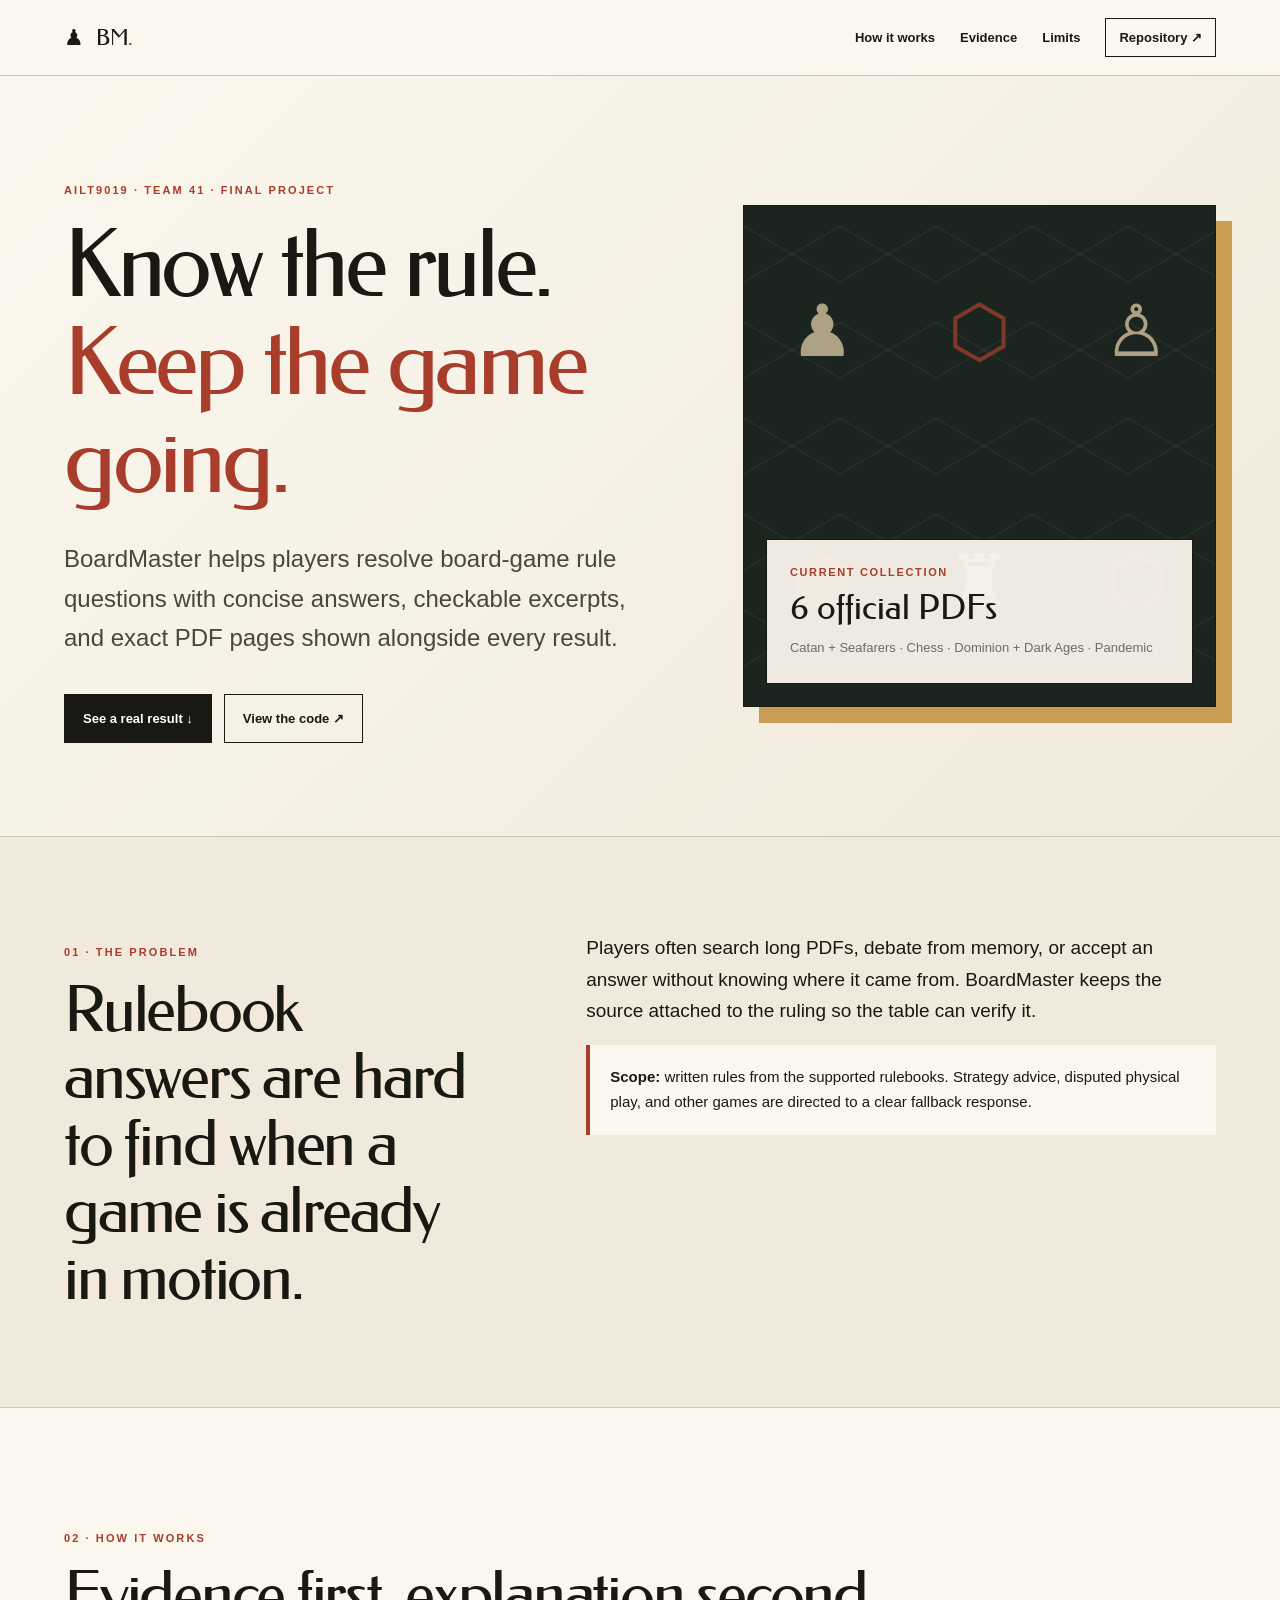
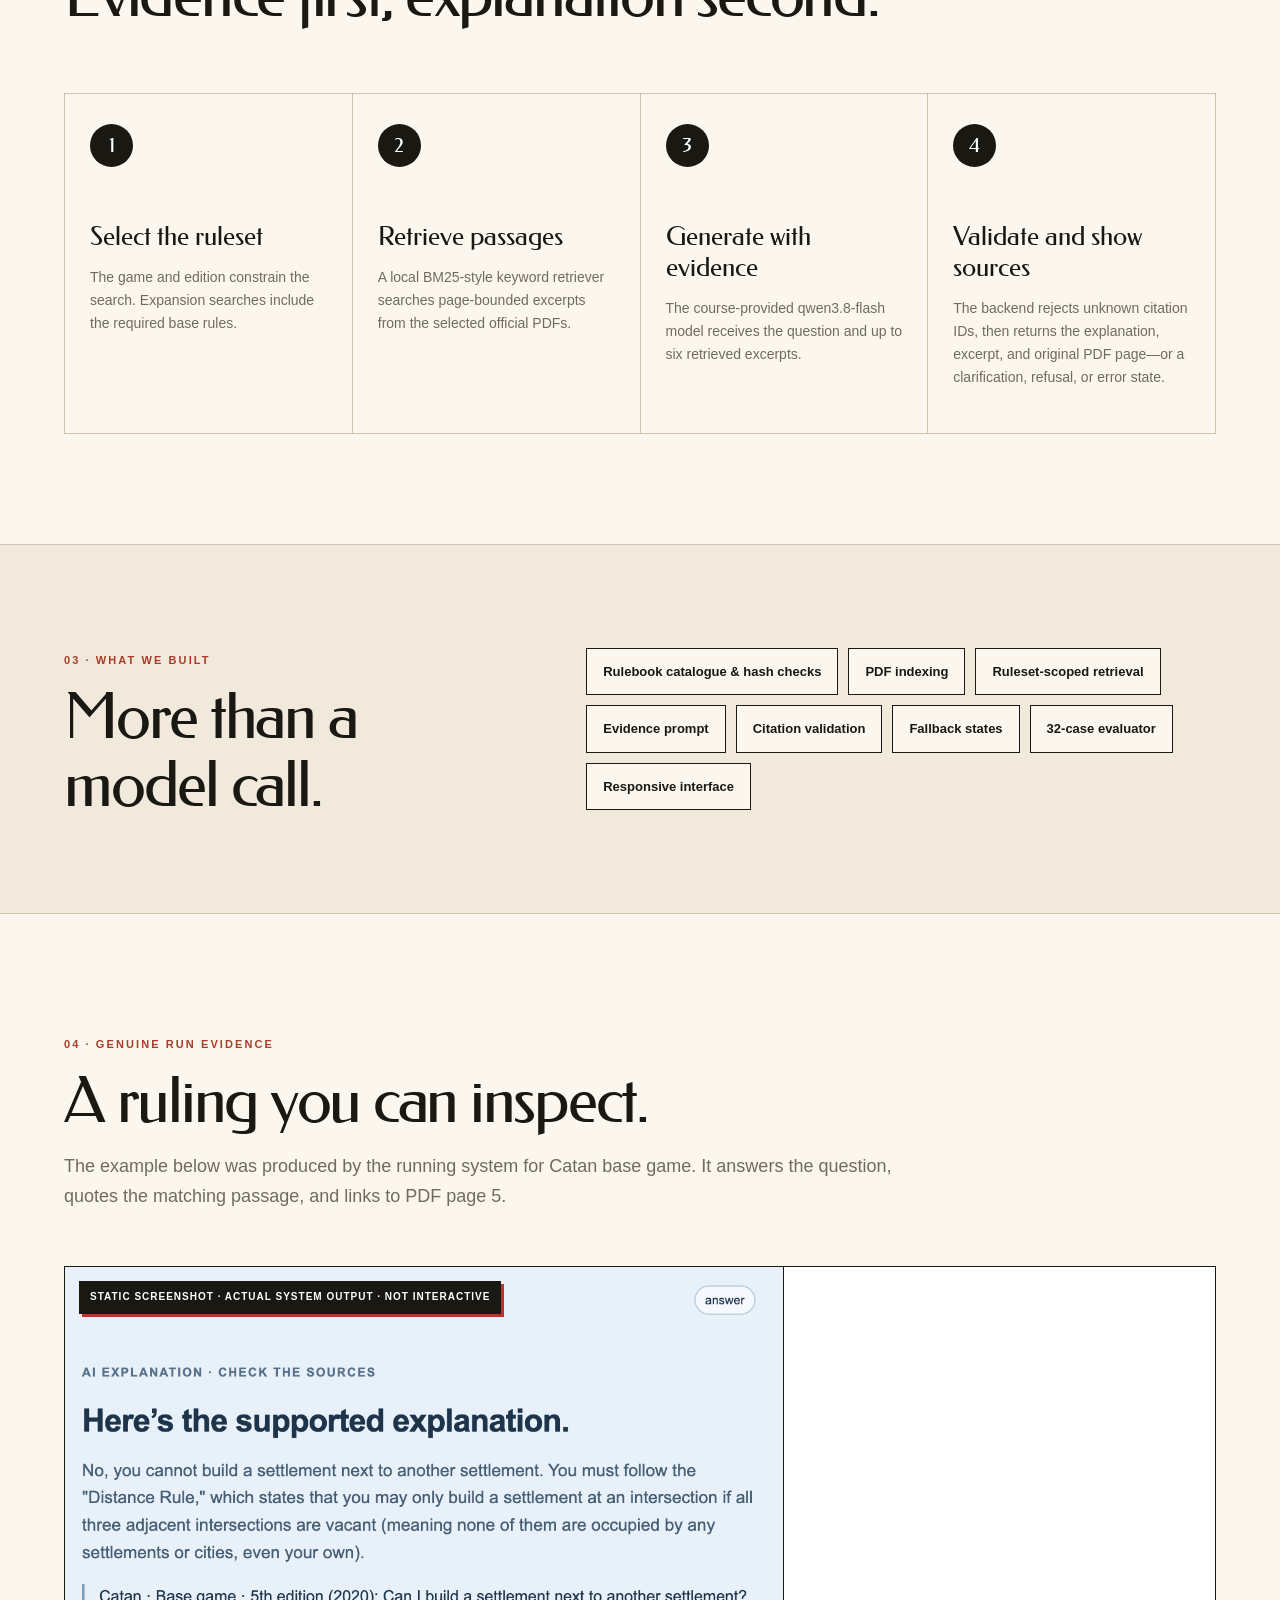
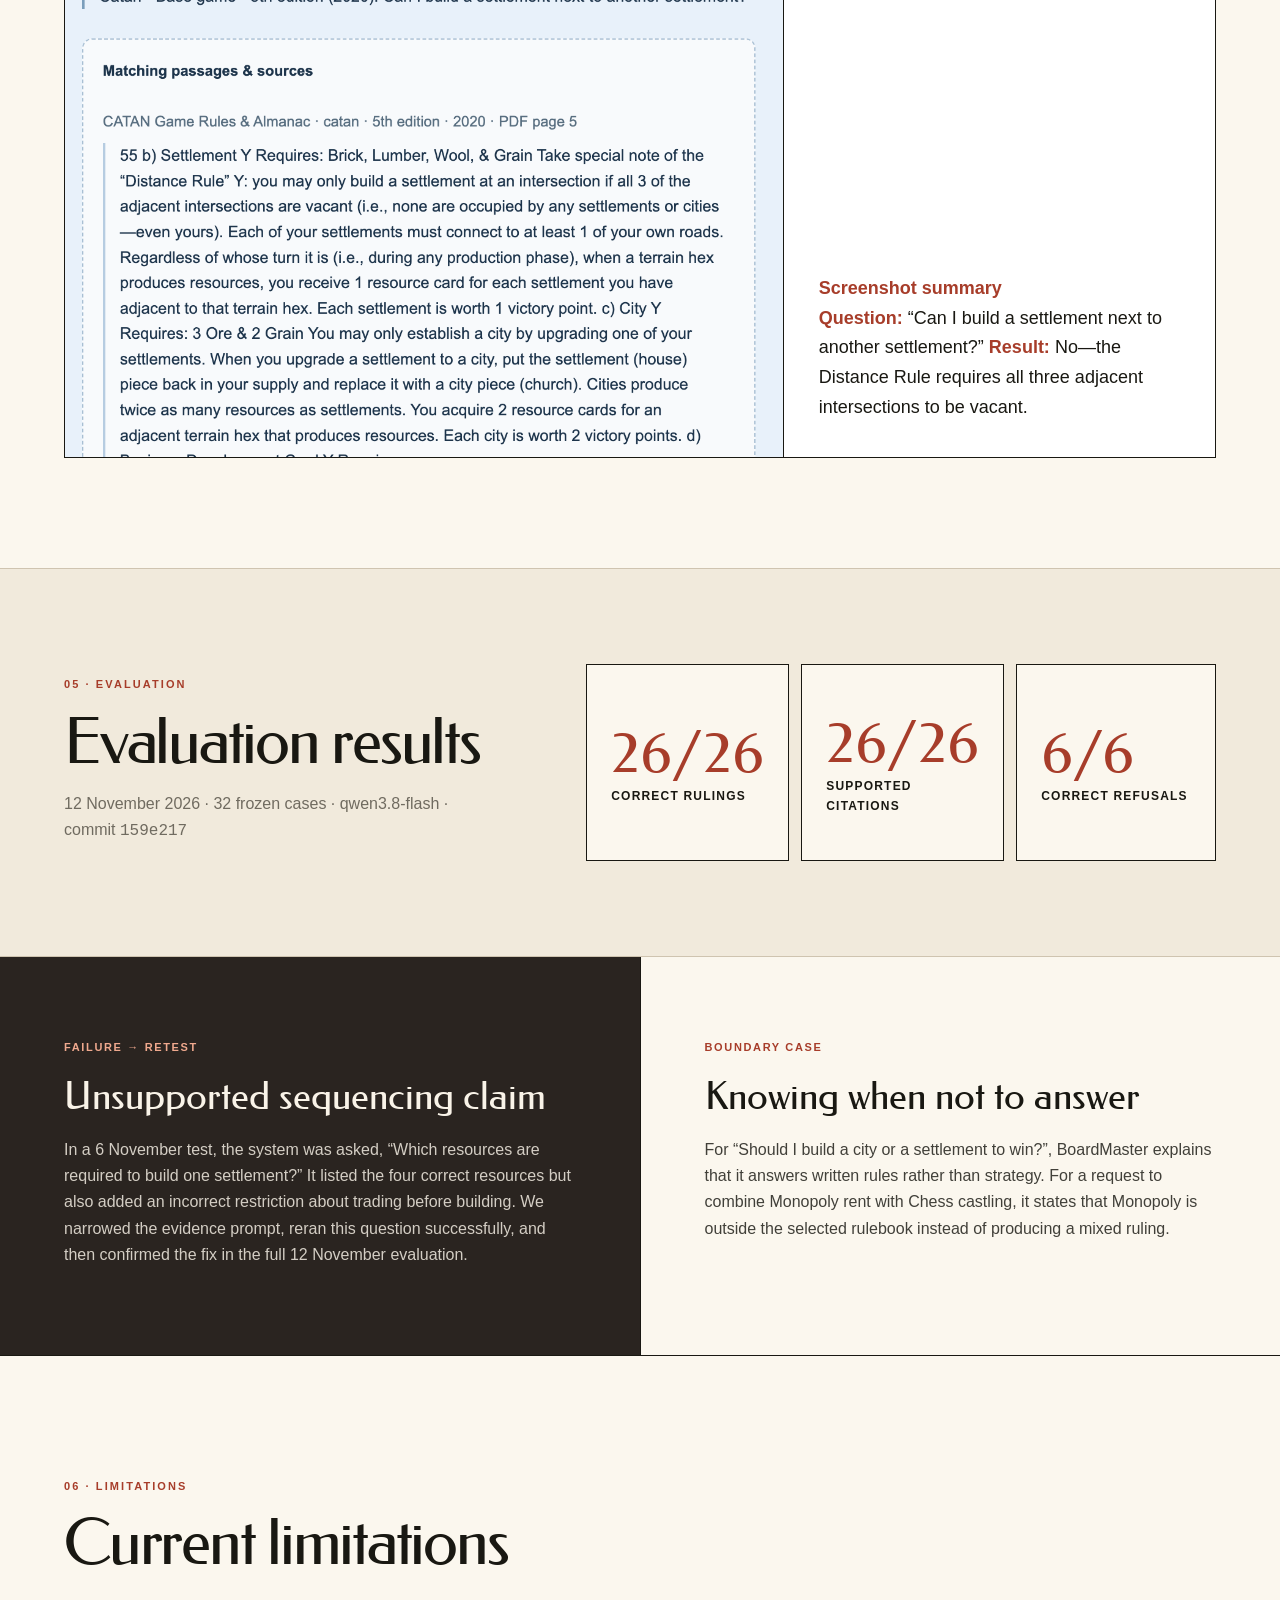
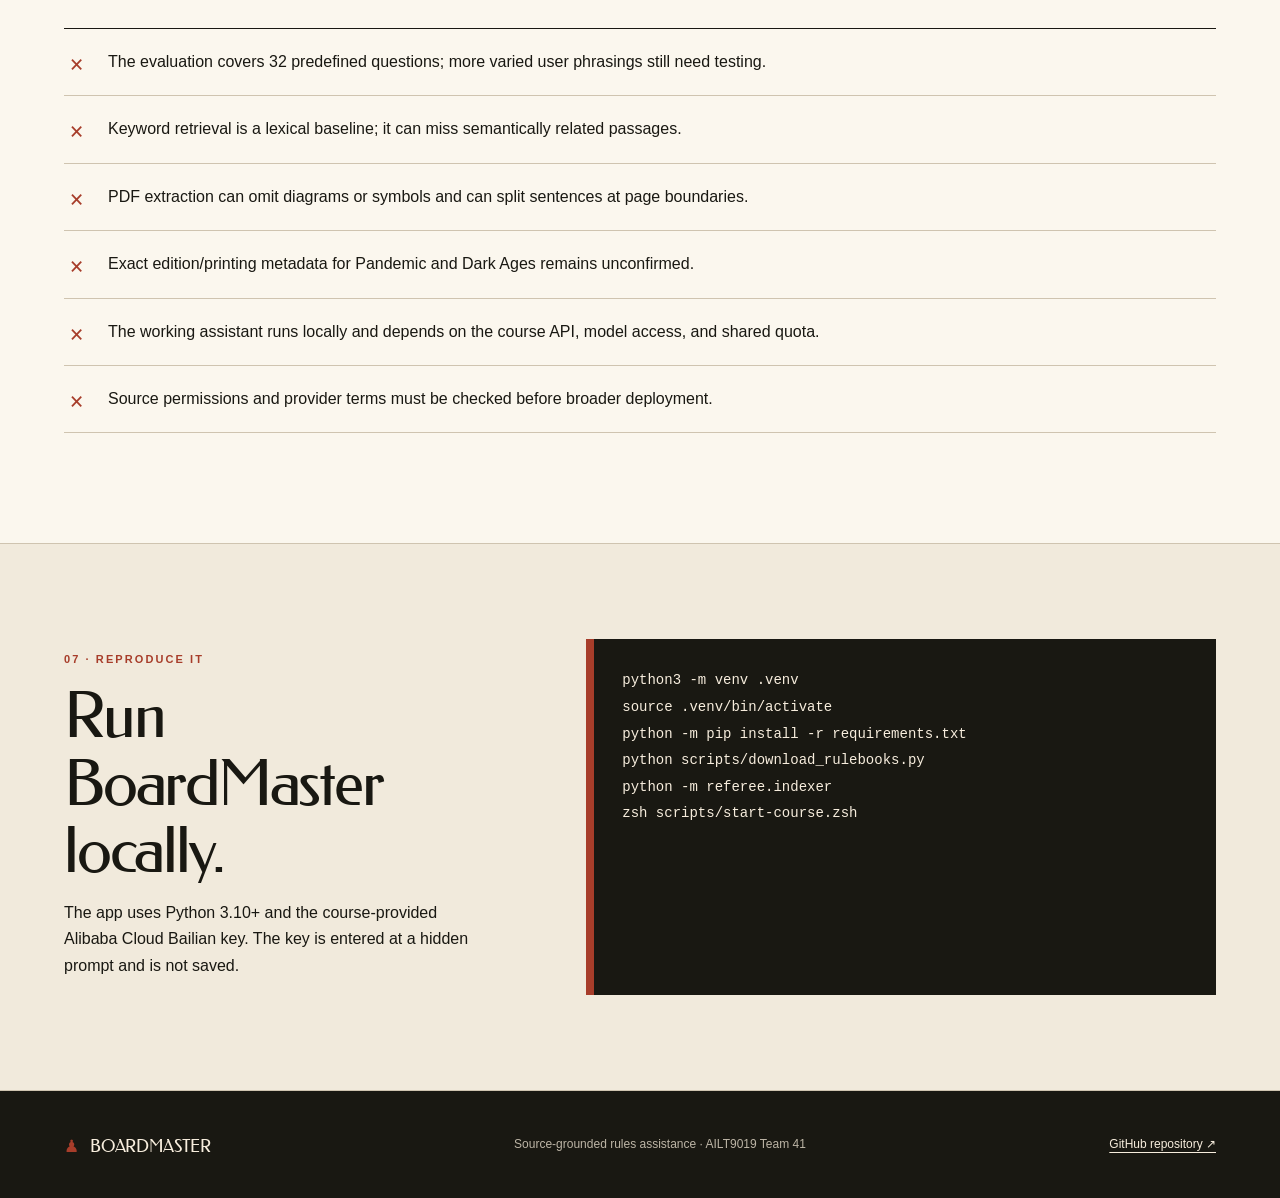
==== docs/index.html @ 910aded8 "Add public BoardMaster project page" ====
<!doctype html>
<html lang="en">
<head>
  <meta charset="utf-8">
  <meta name="viewport" content="width=device-width, initial-scale=1">
  <meta name="description" content="BoardMaster is a source-grounded board-game rules assistant built by AILT9019 Team 41.">
  <title>BoardMaster · AILT9019 Team 41</title>
  <link rel="stylesheet" href="showcase.css">
</head>
<body>
  <a class="skip-link" href="#main">Skip to project overview</a>
  <header class="site-header">
    <a class="brand" href="#top" aria-label="BoardMaster home"><span aria-hidden="true">♟</span> BM<span>.</span></a>
    <nav aria-label="Primary navigation">
      <a href="#workflow">How it works</a>
      <a href="#evidence">Evidence</a>
      <a href="#limitations">Limits</a>
      <a class="nav-cta" href="https://github.com/cheralynli/ailt9019-team41">Repository ↗</a>
    </nav>
  </header>

  <main id="main">
    <section class="hero" id="top">
      <div class="hero-copy">
        <p class="kicker">AILT9019 · TEAM 41 · FINAL PROJECT</p>
        <h1>Know the rule.<br><em>Keep the game going.</em></h1>
        <p class="lede">BoardMaster helps players resolve board-game rule questions with concise answers, checkable excerpts, and exact PDF pages shown alongside every result.</p>
        <div class="actions">
          <a class="button primary" href="#evidence">See a real result ↓</a>
          <a class="button secondary" href="https://github.com/cheralynli/ailt9019-team41">View the code ↗</a>
        </div>
      </div>
      <div class="hero-board" aria-label="Supported games and rulebooks">
        <div class="board-grid" aria-hidden="true">
          <span>♟</span><span>⬡</span><span>♙</span><span>⬢</span><span>♜</span><span>⬡</span>
        </div>
        <div class="scope-card">
          <p>Current collection</p>
          <strong>6 official PDFs</strong>
          <span>Catan + Seafarers · Chess · Dominion + Dark Ages · Pandemic</span>
        </div>
      </div>
    </section>

    <section class="problem band">
      <div>
        <p class="section-number">01 · THE PROBLEM</p>
        <h2>Rulebook answers are hard to find when a game is already in motion.</h2>
      </div>
      <div class="problem-copy">
        <p>Players often search long PDFs, debate from memory, or accept an answer without knowing where it came from. BoardMaster keeps the source attached to the ruling so the table can verify it.</p>
        <p class="boundary"><strong>Scope:</strong> written rules from the supported rulebooks. Strategy advice, disputed physical play, and other games are directed to a clear fallback response.</p>
      </div>
    </section>

    <section class="workflow" id="workflow">
      <div class="section-heading">
        <p class="section-number">02 · HOW IT WORKS</p>
        <h2>Evidence first, explanation second.</h2>
      </div>
      <ol class="steps">
        <li><span>1</span><div><h3>Select the ruleset</h3><p>The game and edition constrain the search. Expansion searches include the required base rules.</p></div></li>
        <li><span>2</span><div><h3>Retrieve passages</h3><p>A local BM25-style keyword retriever searches page-bounded excerpts from the selected official PDFs.</p></div></li>
        <li><span>3</span><div><h3>Generate with evidence</h3><p>The course-provided qwen3.8-flash model receives the question and up to six retrieved excerpts.</p></div></li>
        <li><span>4</span><div><h3>Validate and show sources</h3><p>The backend rejects unknown citation IDs, then returns the explanation, excerpt, and original PDF page—or a clarification, refusal, or error state.</p></div></li>
      </ol>
    </section>

    <section class="built band">
      <div>
        <p class="section-number">03 · WHAT WE BUILT</p>
        <h2>More than a model call.</h2>
      </div>
      <div class="chip-list" aria-label="Team-built system components">
        <span>Rulebook catalogue & hash checks</span><span>PDF indexing</span><span>Ruleset-scoped retrieval</span><span>Evidence prompt</span><span>Citation validation</span><span>Fallback states</span><span>32-case evaluator</span><span>Responsive interface</span>
      </div>
    </section>

    <section class="evidence" id="evidence">
      <div class="section-heading">
        <p class="section-number">04 · GENUINE RUN EVIDENCE</p>
        <h2>A ruling you can inspect.</h2>
        <p>The example below was produced by the running system for Catan base game. It answers the question, quotes the matching passage, and links to PDF page 5.</p>
      </div>
      <figure class="run-figure">
        <div class="screenshot-wrap">
          <p class="screenshot-label">Static screenshot · Actual system output · Not interactive</p>
          <img src="evidence/catan-distance-course-2026-10-21.png" alt="Screenshot of BoardMaster answering whether a settlement can be built next to another settlement, with a Catan rulebook excerpt and PDF page 5 citation.">
        </div>
        <figcaption><strong>Screenshot summary</strong><br><strong>Question:</strong> “Can I build a settlement next to another settlement?” <strong>Result:</strong> No—the Distance Rule requires all three adjacent intersections to be vacant.</figcaption>
      </figure>
    </section>

    <section class="results band">
      <div>
        <p class="section-number">05 · EVALUATION</p>
        <h2>Evaluation results</h2>
        <p class="run-meta">12 November 2026 · 32 frozen cases · qwen3.8-flash · commit <code>159e217</code></p>
      </div>
      <div class="score-grid" aria-label="Evaluation scores">
        <div><strong>26/26</strong><span>correct rulings</span></div>
        <div><strong>26/26</strong><span>supported citations</span></div>
        <div><strong>6/6</strong><span>correct refusals</span></div>
      </div>
    </section>

    <section class="cases">
      <article>
        <p class="case-label failure">FAILURE → RETEST</p>
        <h3>Unsupported sequencing claim</h3>
        <p>In a 6 November test, the system was asked, “Which resources are required to build one settlement?” It listed the four correct resources but also added an incorrect restriction about trading before building. We narrowed the evidence prompt, reran this question successfully, and then confirmed the fix in the full 12 November evaluation.</p>
      </article>
      <article>
        <p class="case-label boundary-label">BOUNDARY CASE</p>
        <h3>Knowing when not to answer</h3>
        <p>For “Should I build a city or a settlement to win?”, BoardMaster explains that it answers written rules rather than strategy. For a request to combine Monopoly rent with Chess castling, it states that Monopoly is outside the selected rulebook instead of producing a mixed ruling.</p>
      </article>
    </section>

    <section class="limitations" id="limitations">
      <div class="section-heading">
        <p class="section-number">06 · LIMITATIONS</p>
        <h2>Current limitations</h2>
      </div>
      <ul>
        <li>The evaluation covers 32 predefined questions; more varied user phrasings still need testing.</li>
        <li>Keyword retrieval is a lexical baseline; it can miss semantically related passages.</li>
        <li>PDF extraction can omit diagrams or symbols and can split sentences at page boundaries.</li>
        <li>Exact edition/printing metadata for Pandemic and Dark Ages remains unconfirmed.</li>
        <li>The working assistant runs locally and depends on the course API, model access, and shared quota.</li>
        <li>Source permissions and provider terms must be checked before broader deployment.</li>
      </ul>
    </section>

    <section class="run band" id="run">
      <div>
        <p class="section-number">07 · REPRODUCE IT</p>
        <h2>Run BoardMaster locally.</h2>
        <p>The app uses Python 3.10+ and the course-provided Alibaba Cloud Bailian key. The key is entered at a hidden prompt and is not saved.</p>
      </div>
      <pre aria-label="Local setup commands"><code>python3 -m venv .venv
source .venv/bin/activate
python -m pip install -r requirements.txt
python scripts/download_rulebooks.py
python -m referee.indexer
zsh scripts/start-course.zsh</code></pre>
    </section>
  </main>

  <footer>
    <a class="brand" href="#top"><span aria-hidden="true">♟</span> BOARDMASTER</a>
    <p>Source-grounded rules assistance · AILT9019 Team 41</p>
    <a href="https://github.com/cheralynli/ailt9019-team41">GitHub repository ↗</a>
  </footer>
</body>
</html>
---- docs/showcase.css ----
@font-face{font-family:Federo;src:url('assets/Federo-Regular.ttf') format('truetype');font-display:swap}
:root{--ink:#191812;--paper:#f1eadc;--cream:#fbf7ee;--red:#a73d2a;--gold:#c99c53;--muted:#706b60;--line:#cfc4b0;--blue:#dce9f3}
*{box-sizing:border-box}
html{scroll-behavior:smooth}
body{margin:0;background:var(--cream);color:var(--ink);font:16px/1.65 Arial,sans-serif}
a{color:inherit;text-underline-offset:4px}
:focus-visible{outline:3px solid var(--red);outline-offset:4px}
.skip-link{position:fixed;top:-80px;left:20px;z-index:20;background:#fff;padding:12px 16px}.skip-link:focus{top:16px}
.site-header{position:sticky;top:0;z-index:10;display:flex;align-items:center;justify-content:space-between;gap:28px;padding:18px max(5vw,24px);background:rgba(251,247,238,.94);border-bottom:1px solid var(--line);backdrop-filter:blur(12px)}
.brand{font:22px Federo,Arial,sans-serif;text-decoration:none;letter-spacing:-.02em}.brand>span:first-child{margin-right:8px}.brand>span:last-child{color:var(--red)}
nav{display:flex;align-items:center;gap:25px;font-size:13px;font-weight:700}nav a{text-decoration:none}.nav-cta{border:1px solid var(--ink);padding:8px 13px}
main>section,footer{padding-left:max(5vw,24px);padding-right:max(5vw,24px)}
.hero{min-height:760px;display:grid;grid-template-columns:minmax(0,1.12fr) minmax(340px,.88fr);align-items:center;gap:6vw;padding-top:86px;padding-bottom:86px;background:radial-gradient(circle at 88% 18%,#e4cda7 0 2px,transparent 3px),linear-gradient(135deg,var(--cream),var(--paper))}
.kicker,.section-number{font-size:11px;font-weight:800;letter-spacing:.19em;color:var(--red);text-transform:uppercase}
h1,h2{font-family:Federo,Arial,sans-serif;font-weight:400;letter-spacing:-.035em;line-height:1.05}
h1{font-size:clamp(58px,7.3vw,112px);margin:18px 0 28px}h1 em{font-style:normal;color:var(--red)}
.lede{max-width:680px;font-size:clamp(18px,2vw,24px);color:#4a463e}
.actions{display:flex;flex-wrap:wrap;gap:12px;margin-top:36px}.button{padding:13px 18px;text-decoration:none;font-size:13px;font-weight:800;border:1px solid var(--ink)}.primary{background:var(--ink);color:white}.secondary{background:transparent}
.hero-board{position:relative;min-height:500px;border:1px solid var(--ink);background:#1c241f;overflow:hidden;box-shadow:16px 16px 0 var(--gold)}
.board-grid{display:grid;grid-template-columns:repeat(3,1fr);height:100%;min-height:500px;place-items:center;color:#e9d7ad;font-size:72px;opacity:.7;background:linear-gradient(30deg,transparent 49%,#ffffff16 50%,transparent 51%),linear-gradient(-30deg,transparent 49%,#ffffff16 50%,transparent 51%);background-size:96px 96px}
.board-grid span:nth-child(2n){color:#a8432e}.scope-card{position:absolute;left:22px;right:22px;bottom:22px;padding:23px;background:rgba(251,247,238,.94);border:1px solid var(--ink)}.scope-card p{margin:0;color:var(--red);font-size:11px;font-weight:800;text-transform:uppercase;letter-spacing:.15em}.scope-card strong{display:block;font:34px Federo;margin:6px 0}.scope-card span{font-size:13px;color:var(--muted)}
.band{display:grid;grid-template-columns:minmax(260px,.8fr) minmax(0,1.2fr);gap:8vw;padding-top:95px;padding-bottom:95px;background:var(--paper);border-top:1px solid var(--line);border-bottom:1px solid var(--line)}
h2{font-size:clamp(39px,5vw,72px);margin:14px 0 0}.problem-copy{font-size:19px;max-width:720px}.problem-copy>p:first-child{margin-top:0}.boundary{padding:20px;border-left:4px solid var(--red);background:var(--cream);font-size:15px}
.workflow,.evidence,.limitations{padding-top:110px;padding-bottom:110px}.section-heading{max-width:840px}.section-heading>p:last-child{font-size:18px;color:var(--muted)}
.steps{list-style:none;padding:0;margin:65px 0 0;display:grid;grid-template-columns:repeat(4,1fr);gap:1px;background:var(--line);border:1px solid var(--line)}.steps li{background:var(--cream);padding:30px 25px;min-height:280px}.steps li>span{display:grid;place-items:center;width:43px;height:43px;border-radius:50%;background:var(--ink);color:white;font:20px Federo}.steps h3{font:26px Federo;margin:54px 0 12px}.steps p{font-size:14px;color:var(--muted)}
.chip-list{display:flex;flex-wrap:wrap;align-content:center;gap:10px}.chip-list span{padding:12px 16px;border:1px solid var(--ink);background:var(--cream);font-size:13px;font-weight:700}
.run-figure{margin:55px 0 0;display:grid;grid-template-columns:minmax(0,1.25fr) minmax(260px,.75fr);gap:0;border:1px solid var(--ink);background:white}.screenshot-wrap{position:relative;border-right:1px solid var(--ink)}.screenshot-label{position:absolute;z-index:1;top:14px;left:14px;margin:0;padding:8px 11px;background:var(--ink);color:white;font-size:10px;font-weight:800;letter-spacing:.1em;text-transform:uppercase;box-shadow:3px 3px 0 var(--red)}.run-figure img{display:block;width:100%;max-height:790px;object-fit:cover;object-position:top}.run-figure figcaption{padding:35px;font-size:18px;align-self:end}.run-figure strong{color:var(--red)}
.results{grid-template-columns:minmax(280px,.8fr) minmax(0,1.2fr);position:relative}.run-meta{color:var(--muted)}code{font-family:ui-monospace,SFMono-Regular,Menlo,monospace}.score-grid{display:grid;grid-template-columns:repeat(3,1fr);gap:12px}.score-grid div{display:flex;flex-direction:column;justify-content:center;padding:24px;border:1px solid var(--ink);background:var(--cream)}.score-grid strong{font:clamp(35px,4.5vw,62px) Federo;color:var(--red)}.score-grid span{font-size:12px;font-weight:800;text-transform:uppercase;letter-spacing:.1em}
.cases{display:grid;grid-template-columns:1fr 1fr;gap:1px;padding:0;background:var(--ink);border-bottom:1px solid var(--ink)}.cases article{background:var(--cream);padding:70px max(5vw,32px)}.cases article:first-child{background:#2a2420;color:#f9f3e8}.case-label{font-size:11px;font-weight:900;letter-spacing:.15em}.failure{color:#f0a98e}.boundary-label{color:var(--red)}.cases h3{font:38px Federo;margin:18px 0}.cases p:last-child{max-width:610px;color:inherit;opacity:.82}
.limitations ul{margin:52px 0 0;padding:0;border-top:1px solid var(--ink)}.limitations li{list-style:none;padding:20px 5px 20px 44px;border-bottom:1px solid var(--line);position:relative}.limitations li::before{content:'×';position:absolute;left:5px;color:var(--red);font:26px Federo}
.run pre{margin:0;padding:28px;background:#191812;color:#f7eddd;overflow:auto;border-left:8px solid var(--red);font-size:14px;line-height:1.9}
footer{display:flex;justify-content:space-between;align-items:center;gap:24px;padding-top:32px;padding-bottom:32px;background:var(--ink);color:#f7eddd;font-size:12px}footer p{color:#bdb5a6}footer .brand{font-size:17px}
@media(max-width:900px){nav a:not(.nav-cta){display:none}.hero{grid-template-columns:1fr;min-height:auto}.hero-board{min-height:400px}.board-grid{min-height:400px}.band{grid-template-columns:1fr}.steps{grid-template-columns:1fr 1fr}.run-figure{grid-template-columns:1fr}.screenshot-wrap{border-right:0;border-bottom:1px solid var(--ink)}.cases{grid-template-columns:1fr}.score-grid{margin-top:10px}}
@media(max-width:560px){.site-header{padding-top:13px;padding-bottom:13px}.nav-cta{padding:7px 10px}.hero{padding-top:58px;padding-bottom:58px}.hero-board{min-height:330px;box-shadow:8px 8px 0 var(--gold)}.board-grid{min-height:330px;font-size:50px}.scope-card{left:14px;right:14px;bottom:14px}.steps{grid-template-columns:1fr}.steps li{min-height:0}.steps h3{margin-top:28px}.score-grid{grid-template-columns:1fr}.workflow,.evidence,.limitations{padding-top:75px;padding-bottom:75px}.band{padding-top:70px;padding-bottom:70px}.run-figure figcaption{padding:24px}.cases article{padding-top:55px;padding-bottom:55px}footer{align-items:flex-start;flex-direction:column}}
@media(prefers-reduced-motion:reduce){html{scroll-behavior:auto}}
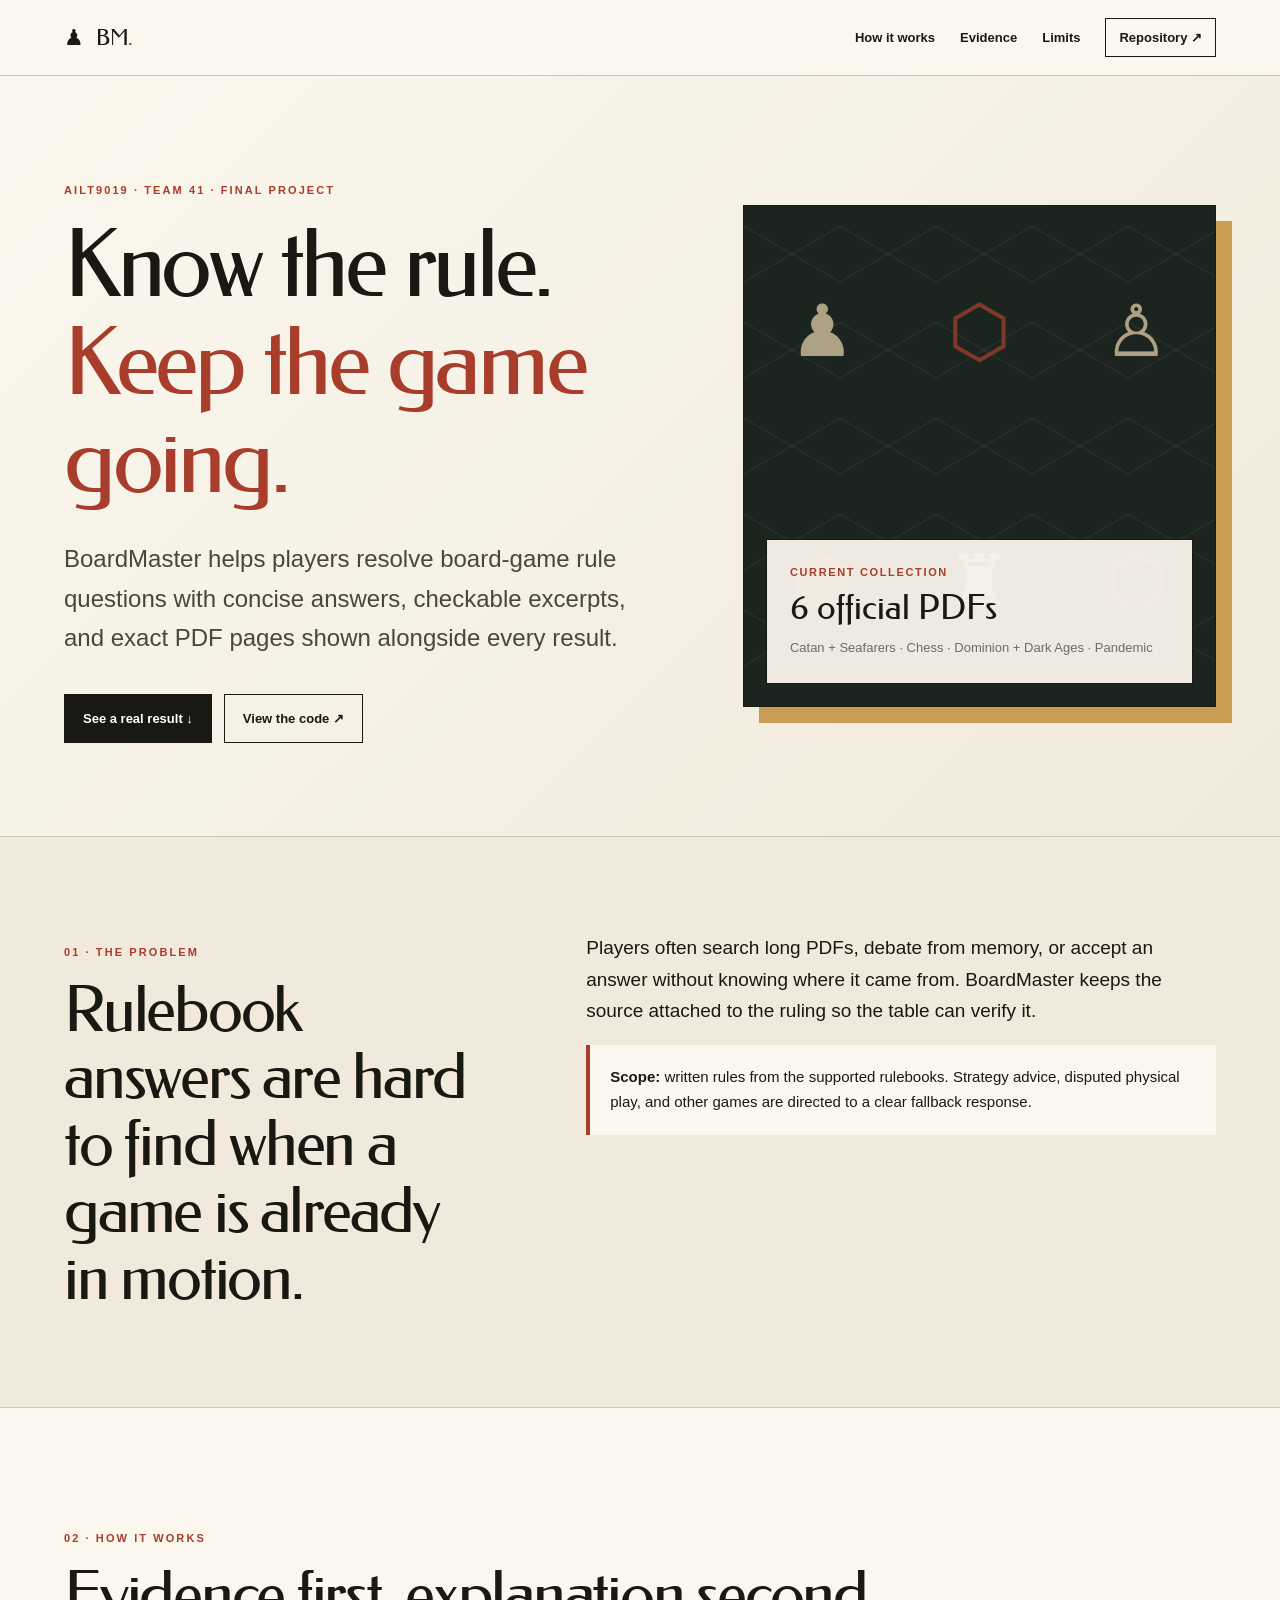
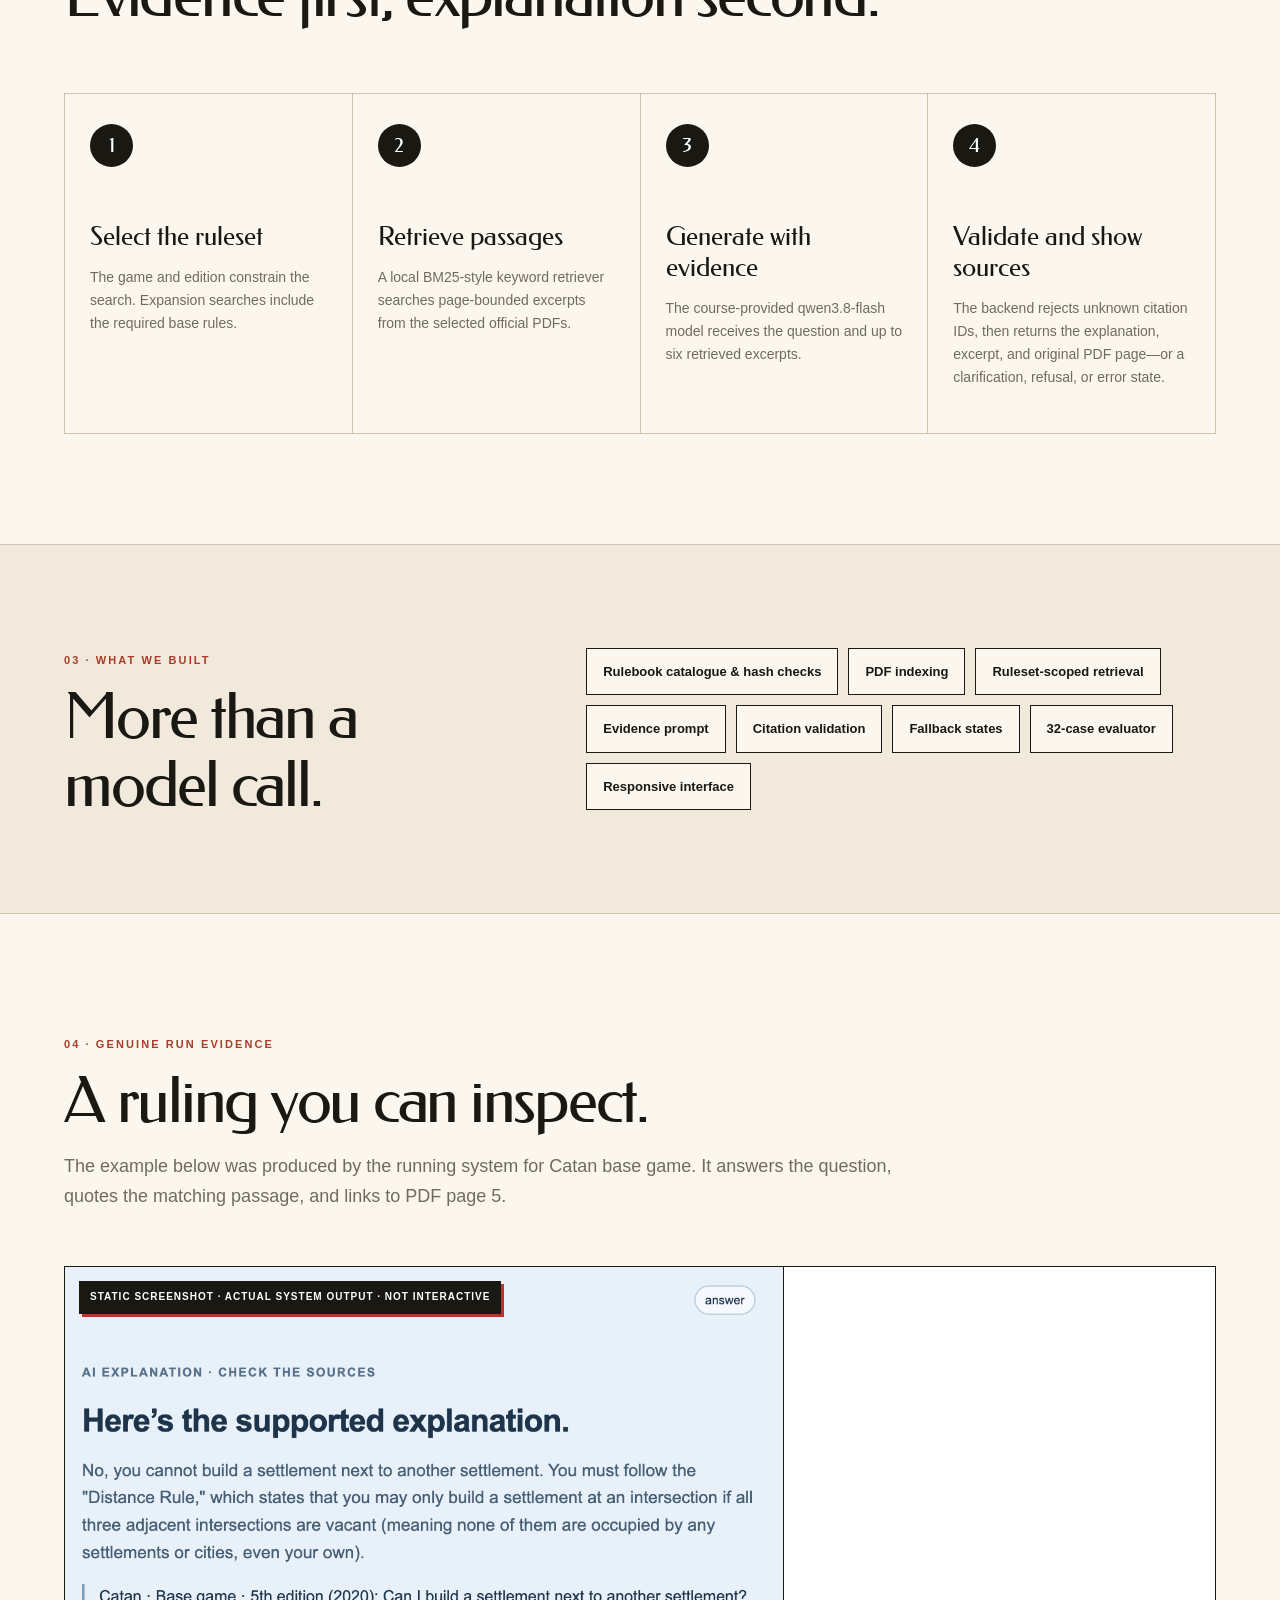
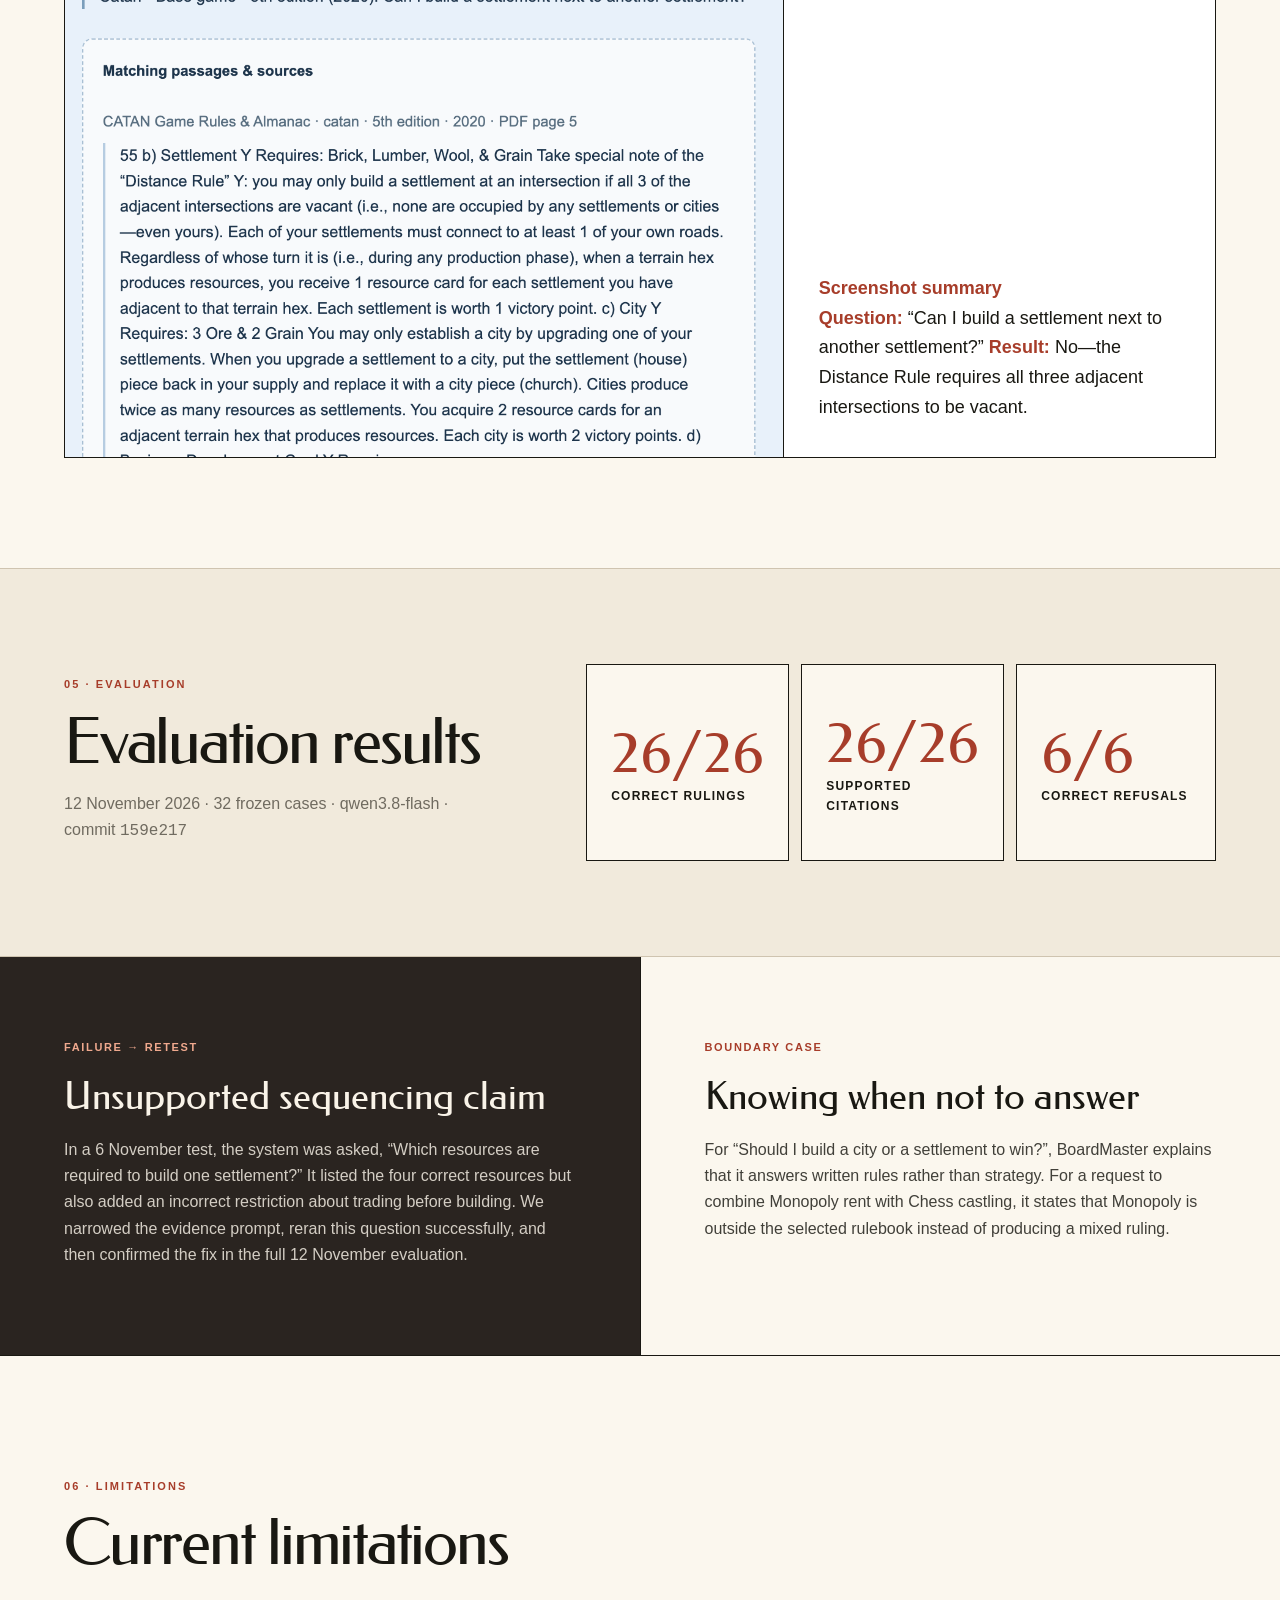
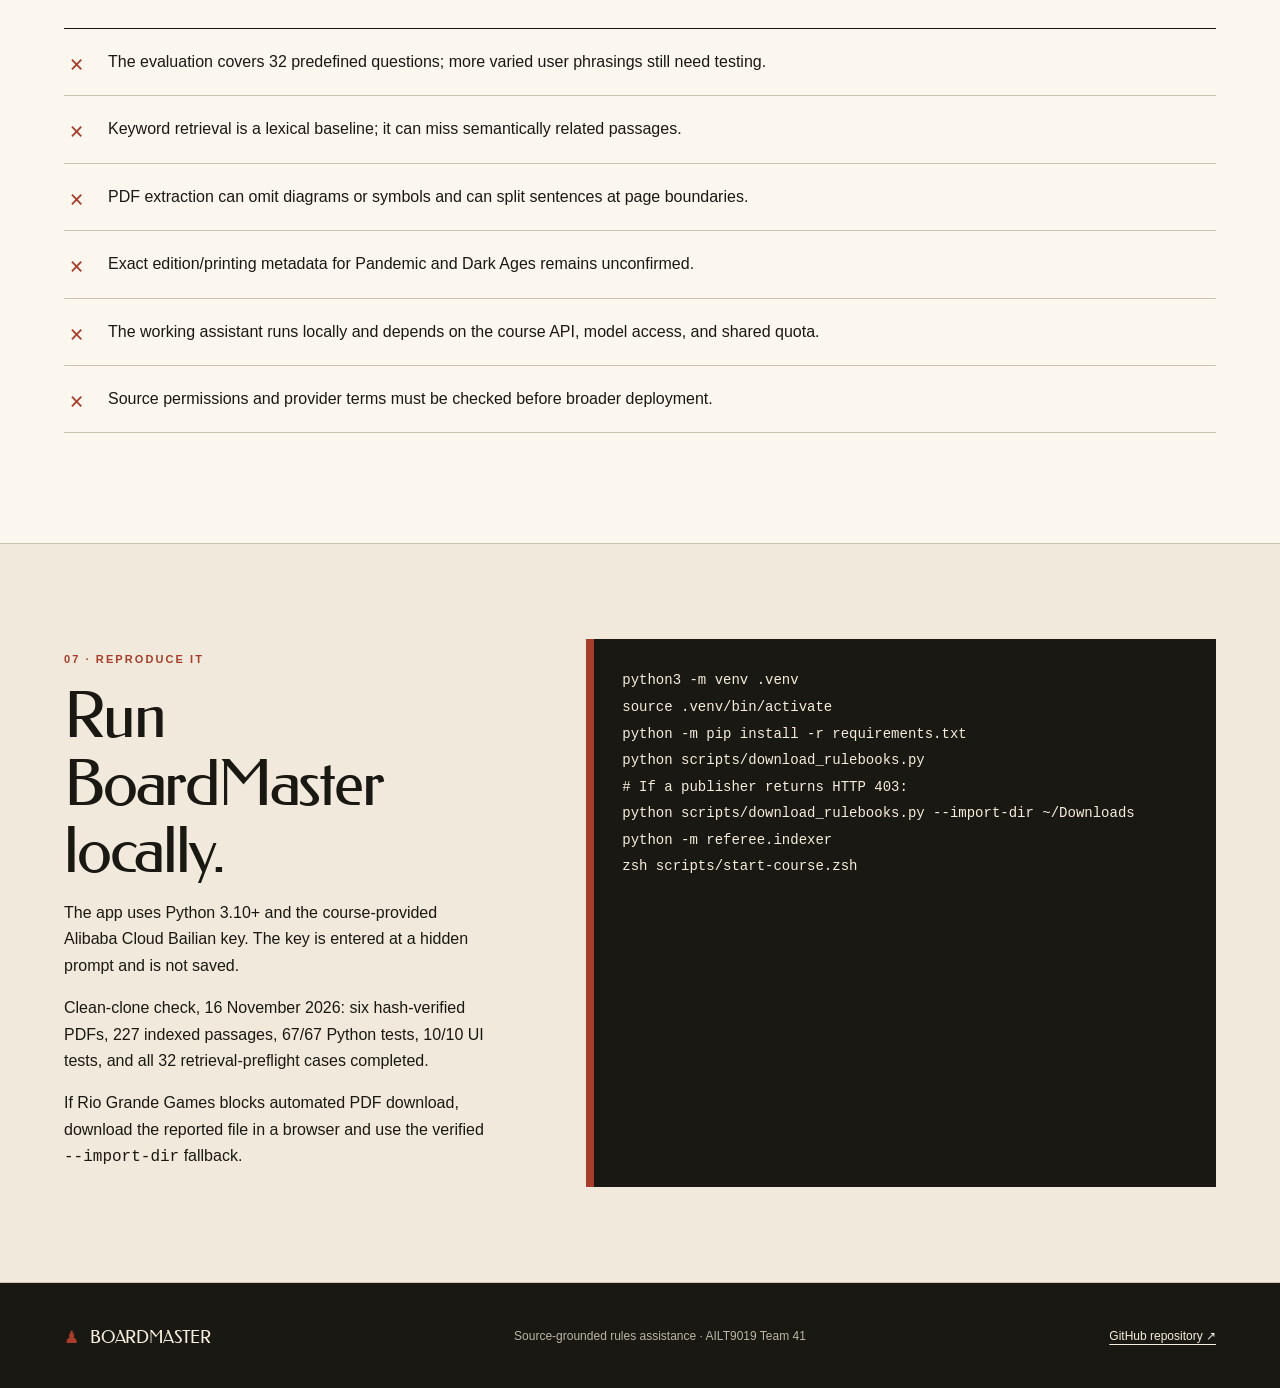
==== commit a7930eca: "Add clean-clone evidence to project page" ====
--- a/docs/index.html
+++ b/docs/index.html
@@ -137,11 +137,15 @@
         <p class="section-number">07 · REPRODUCE IT</p>
         <h2>Run BoardMaster locally.</h2>
         <p>The app uses Python 3.10+ and the course-provided Alibaba Cloud Bailian key. The key is entered at a hidden prompt and is not saved.</p>
+        <p>Clean-clone check, 16 November 2026: six hash-verified PDFs, 227 indexed passages, 67/67 Python tests, 10/10 UI tests, and all 32 retrieval-preflight cases completed.</p>
+        <p>If Rio Grande Games blocks automated PDF download, download the reported file in a browser and use the verified <code>--import-dir</code> fallback.</p>
       </div>
       <pre aria-label="Local setup commands"><code>python3 -m venv .venv
 source .venv/bin/activate
 python -m pip install -r requirements.txt
 python scripts/download_rulebooks.py
+# If a publisher returns HTTP 403:
+python scripts/download_rulebooks.py --import-dir ~/Downloads
 python -m referee.indexer
 zsh scripts/start-course.zsh</code></pre>
     </section>
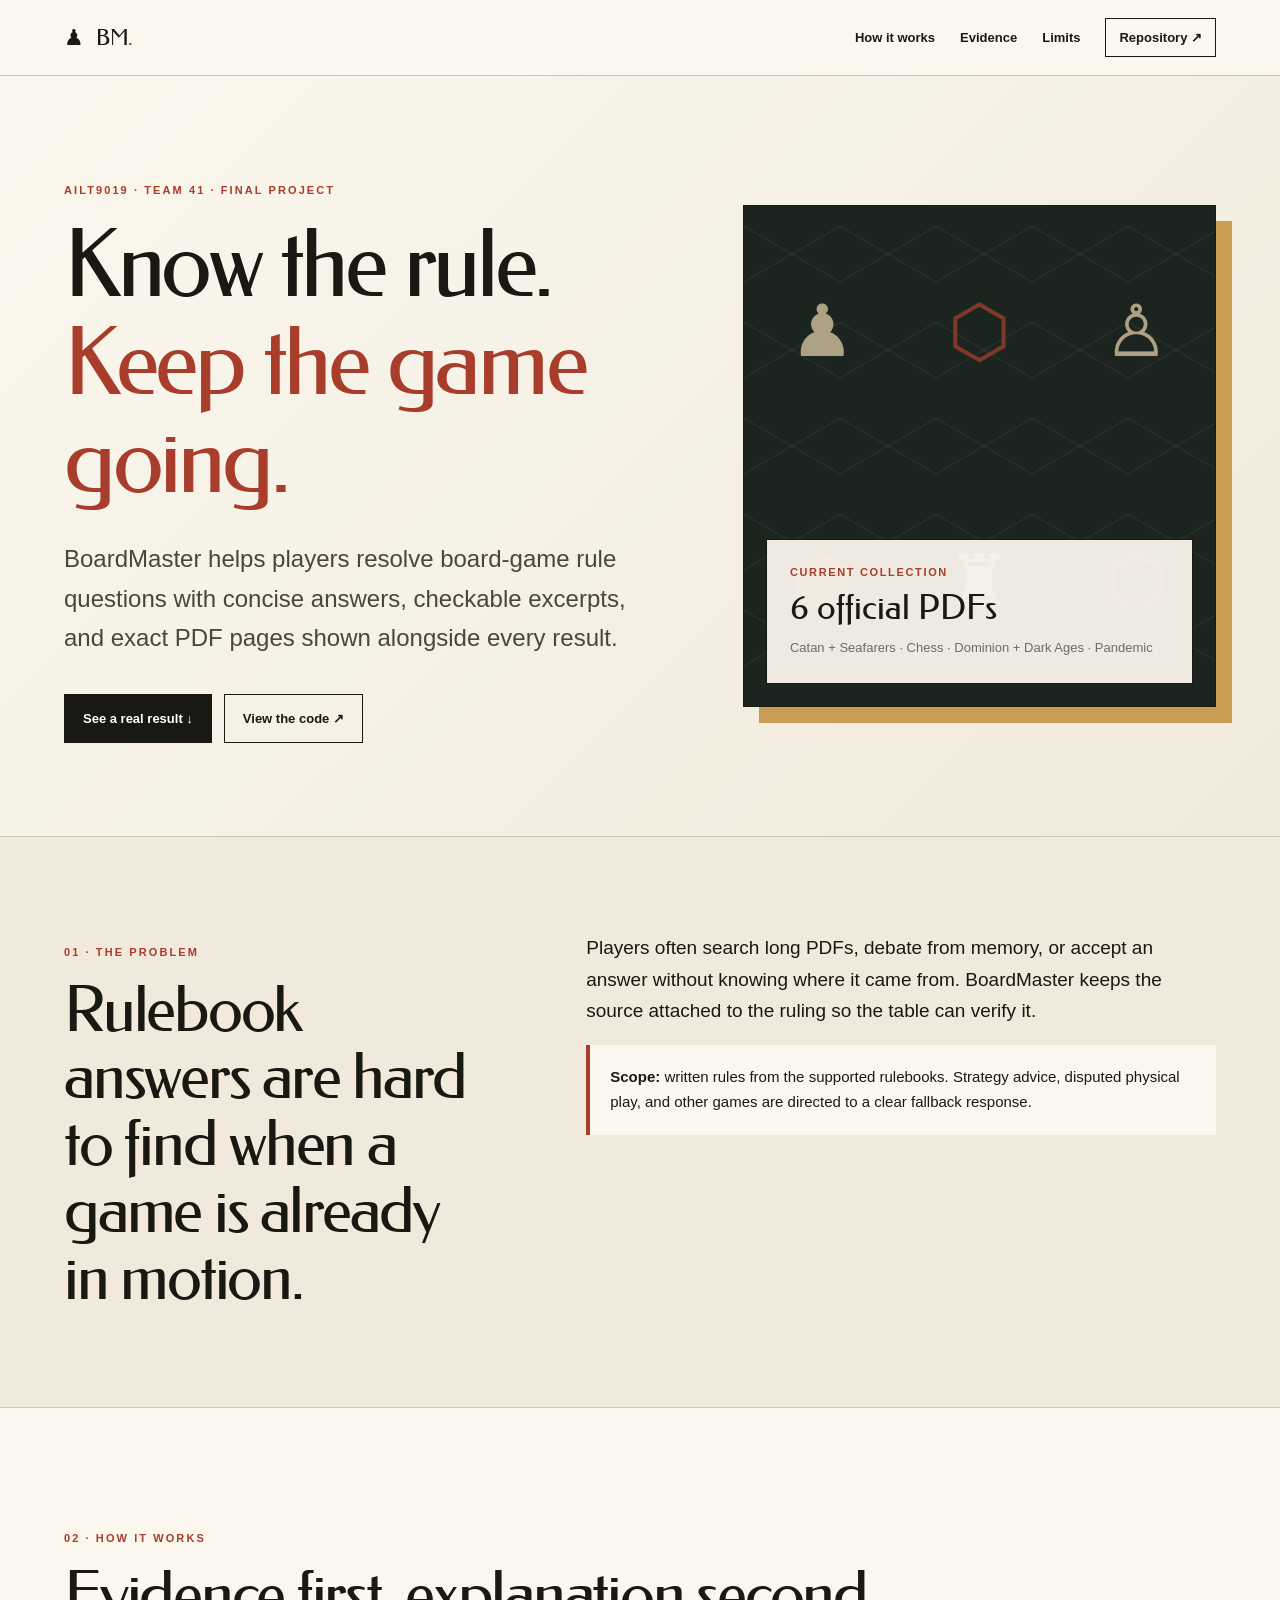
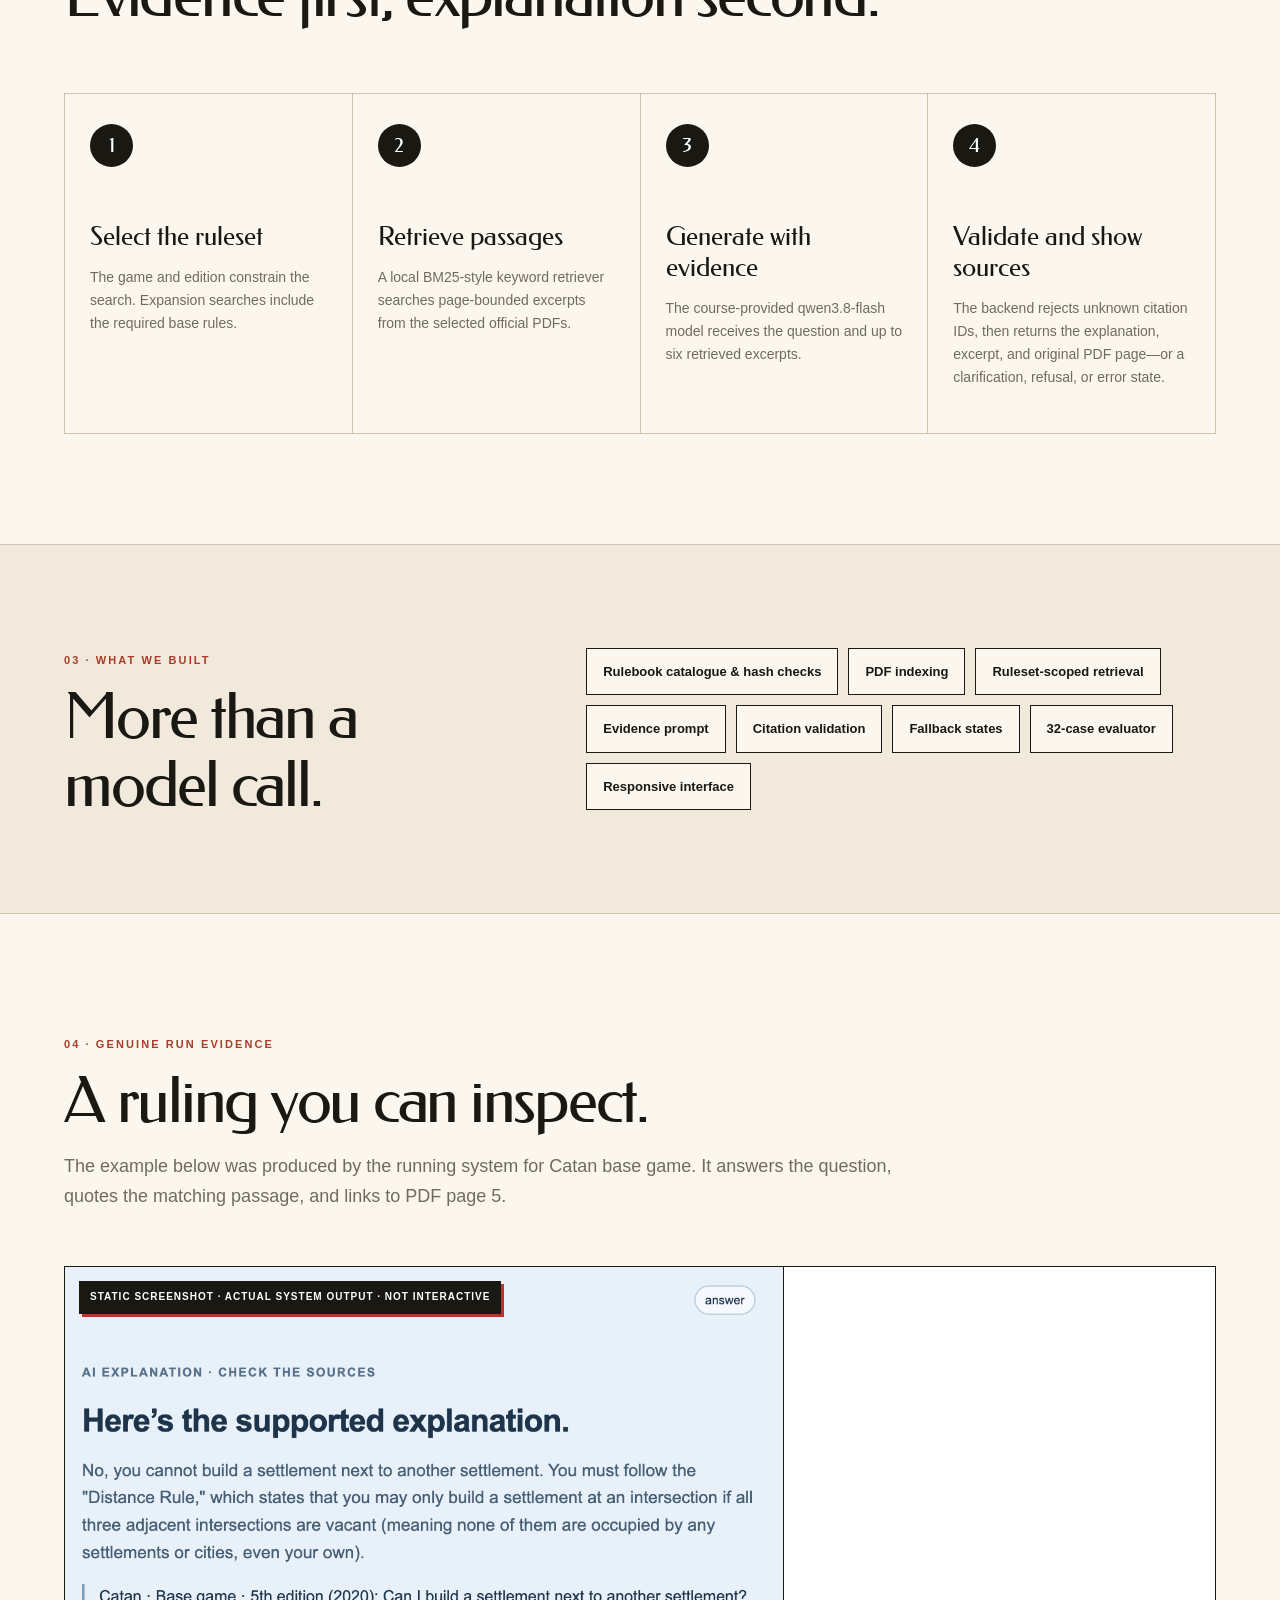
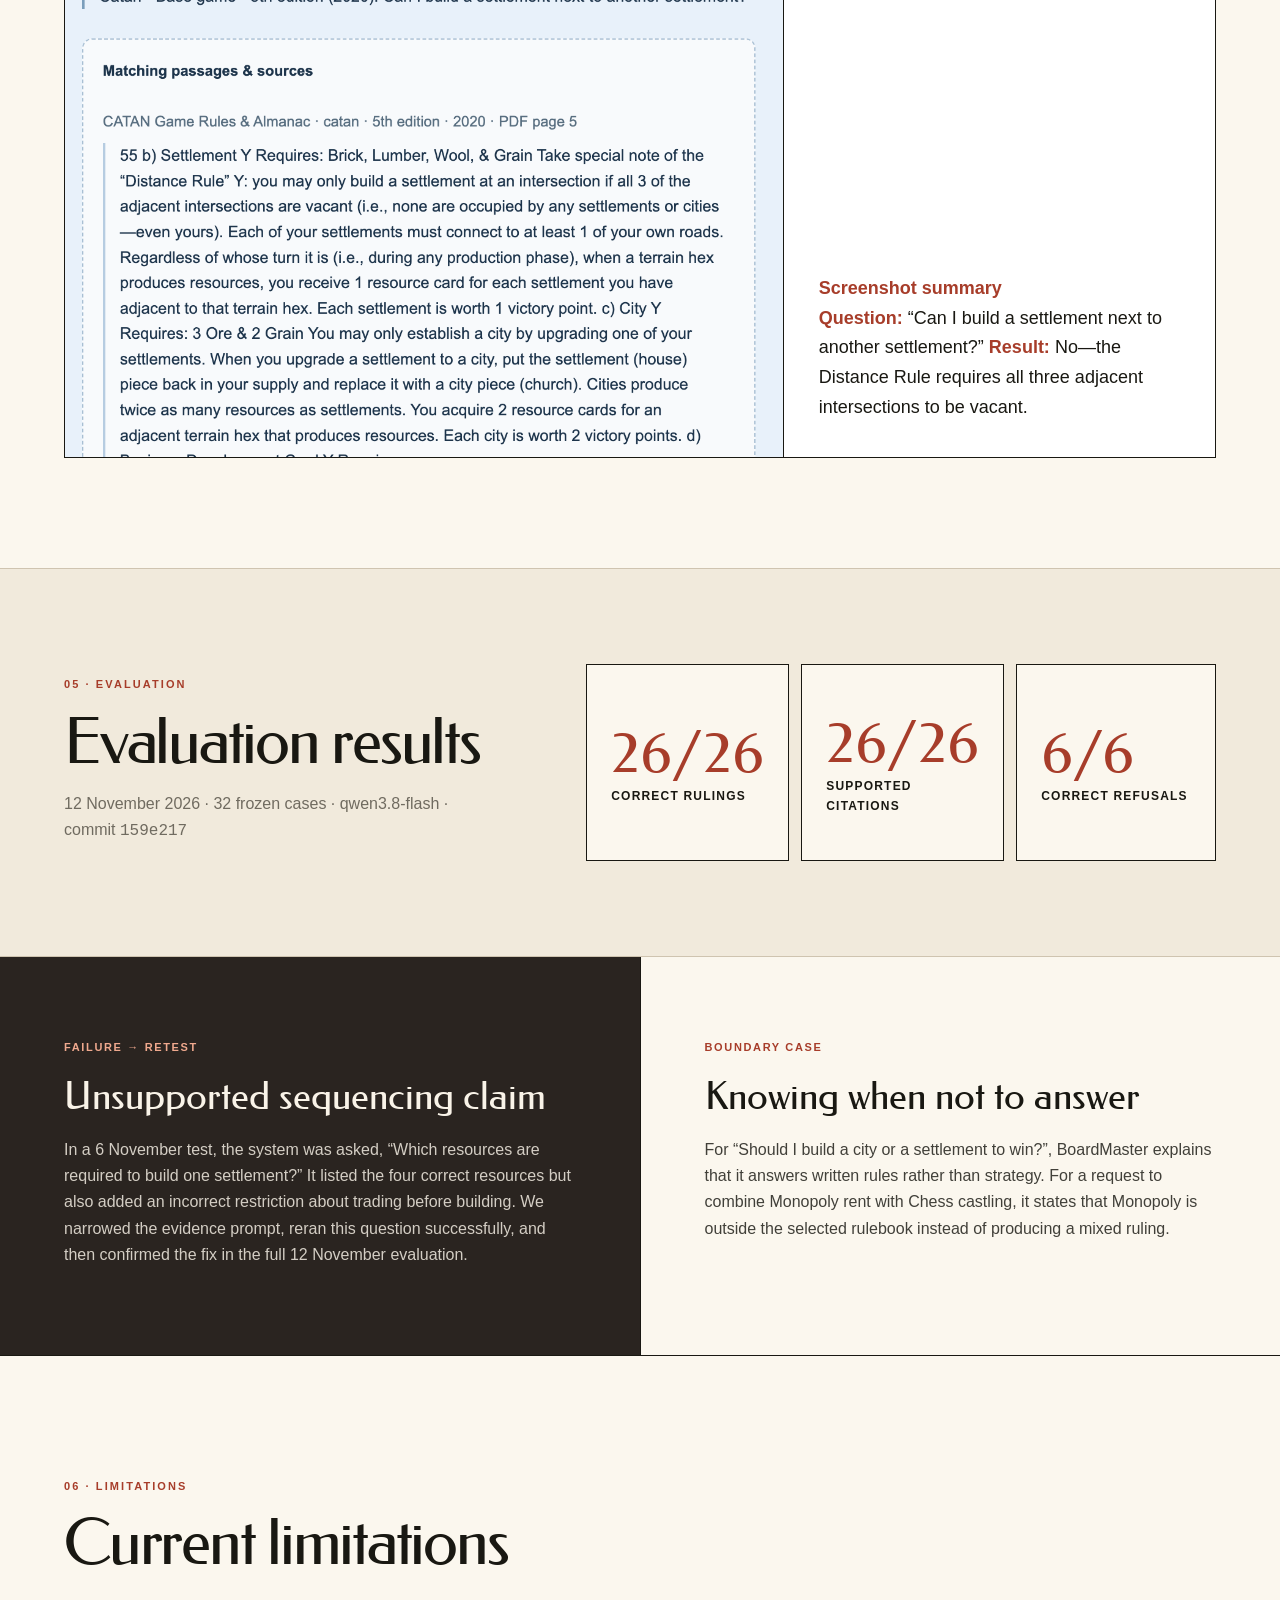
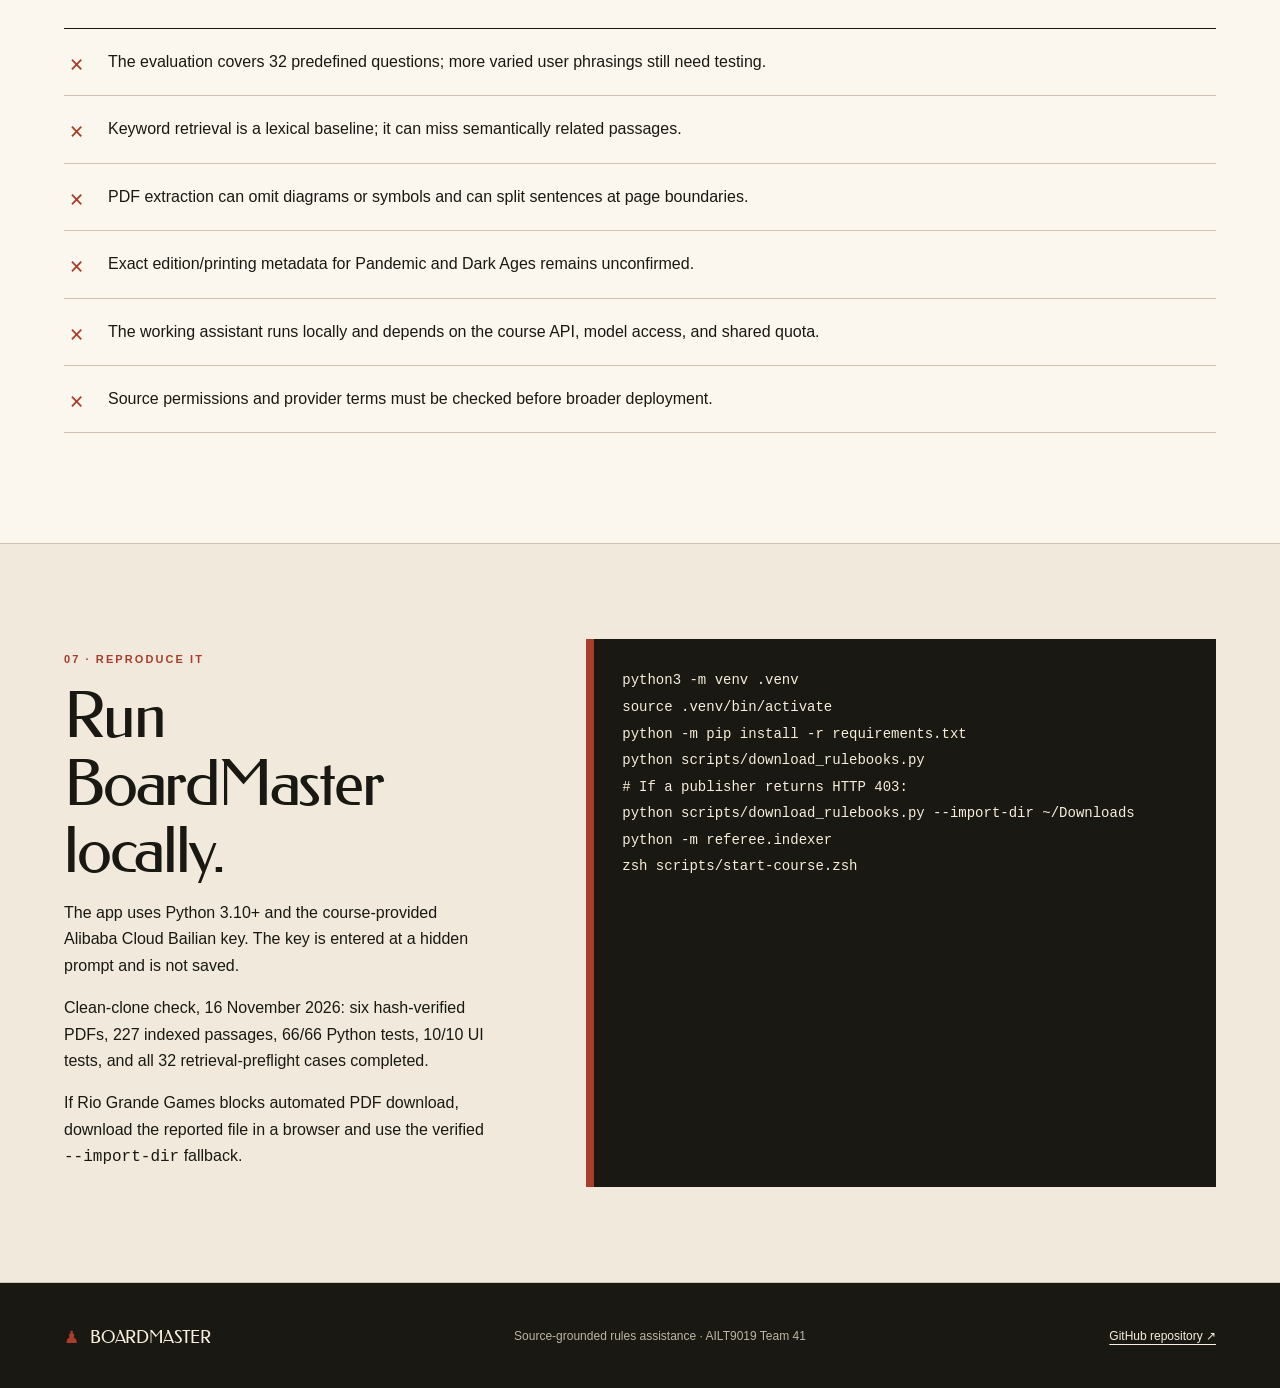
==== commit 4a6e929c: "Align reproduction counts with recorded 16 November run" ====
--- a/docs/index.html
+++ b/docs/index.html
@@ -137,7 +137,7 @@
         <p class="section-number">07 · REPRODUCE IT</p>
         <h2>Run BoardMaster locally.</h2>
         <p>The app uses Python 3.10+ and the course-provided Alibaba Cloud Bailian key. The key is entered at a hidden prompt and is not saved.</p>
-        <p>Clean-clone check, 16 November 2026: six hash-verified PDFs, 227 indexed passages, 67/67 Python tests, 10/10 UI tests, and all 32 retrieval-preflight cases completed.</p>
+        <p>Clean-clone check, 16 November 2026: six hash-verified PDFs, 227 indexed passages, 66/66 Python tests, 10/10 UI tests, and all 32 retrieval-preflight cases completed.</p>
         <p>If Rio Grande Games blocks automated PDF download, download the reported file in a browser and use the verified <code>--import-dir</code> fallback.</p>
       </div>
       <pre aria-label="Local setup commands"><code>python3 -m venv .venv
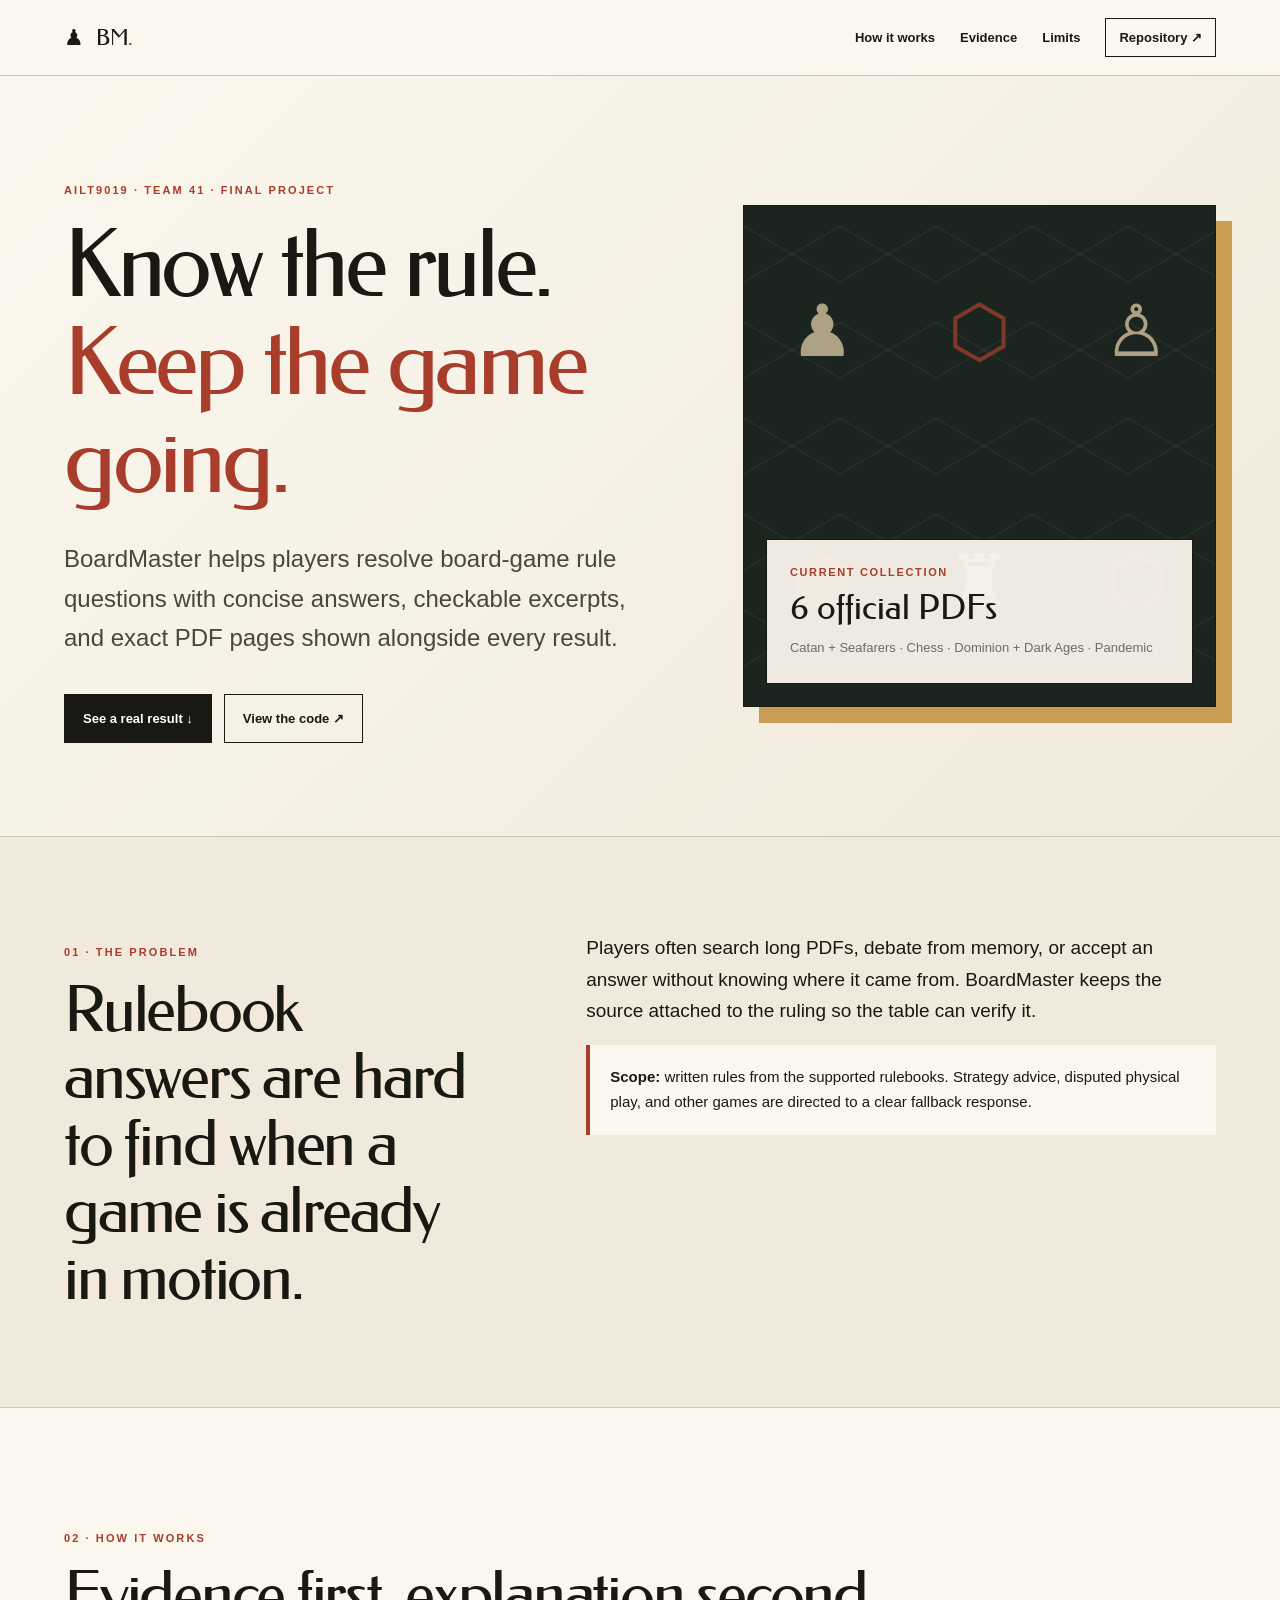
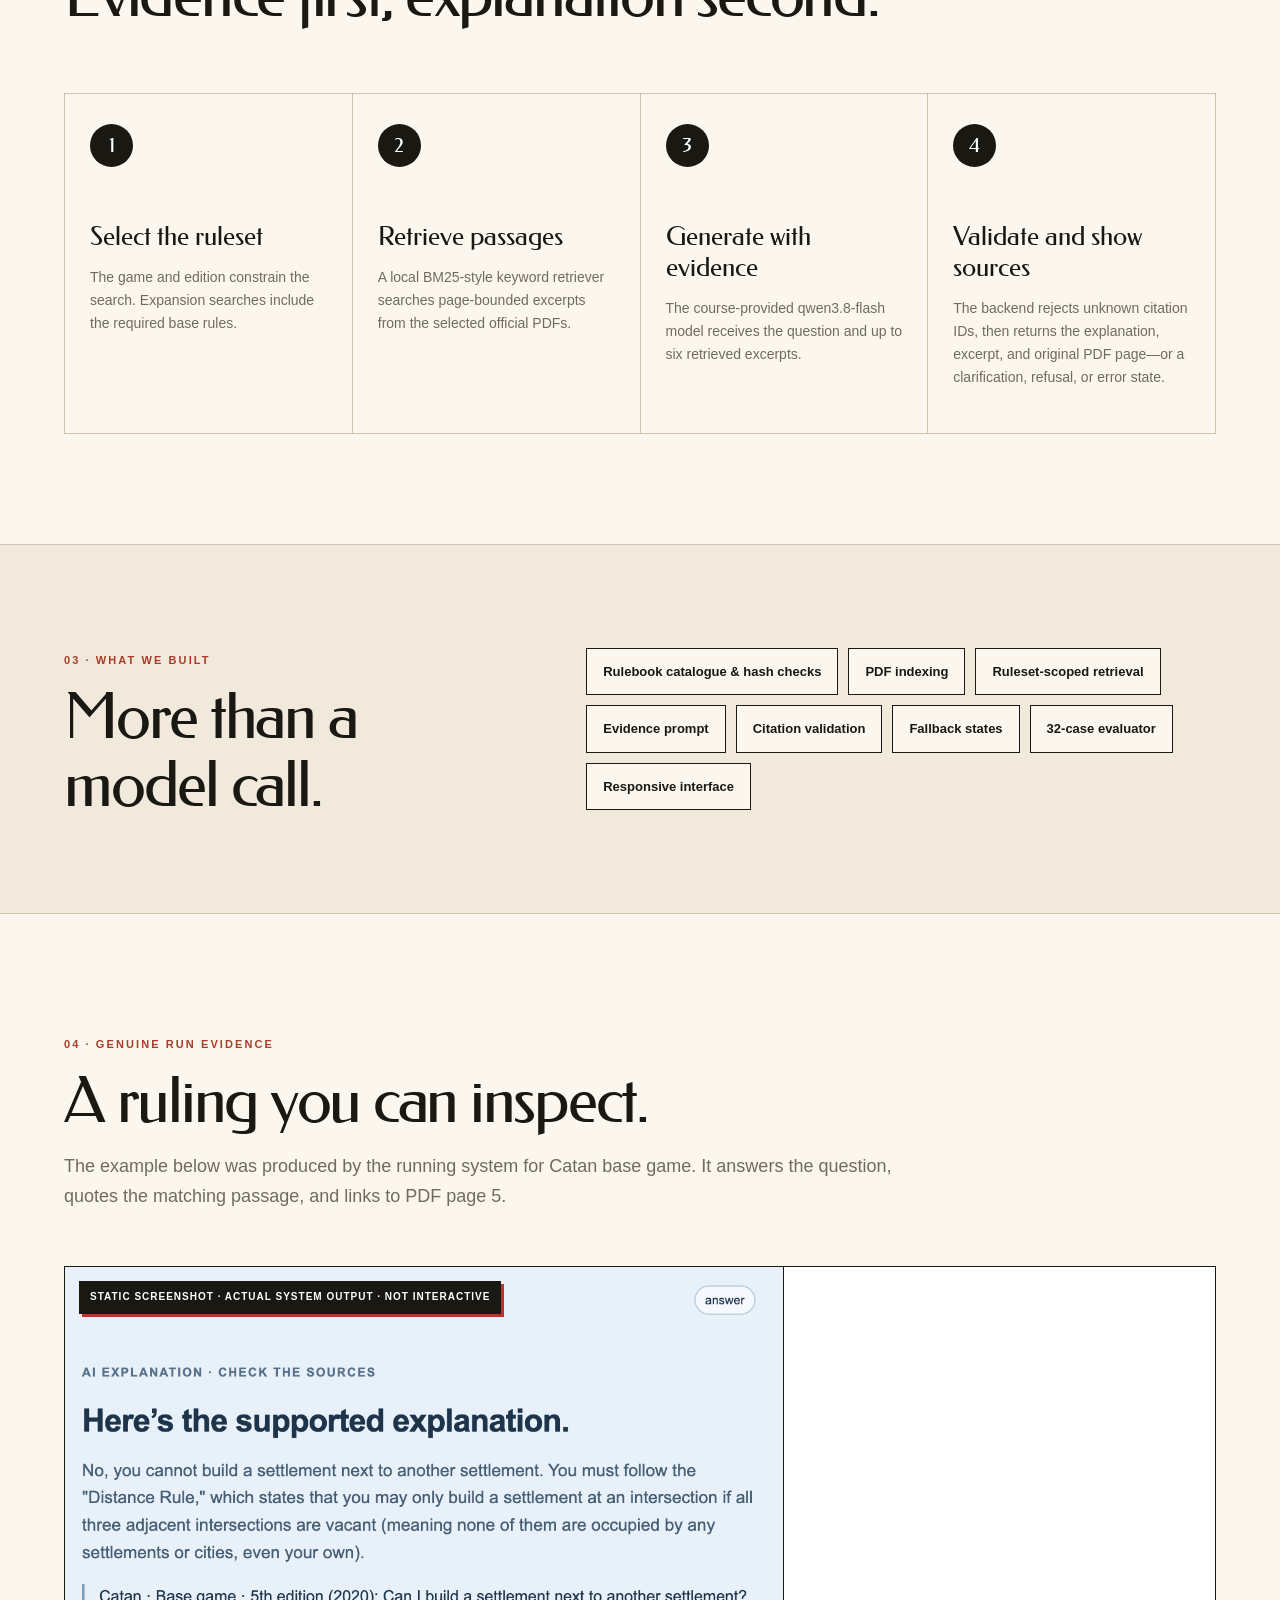
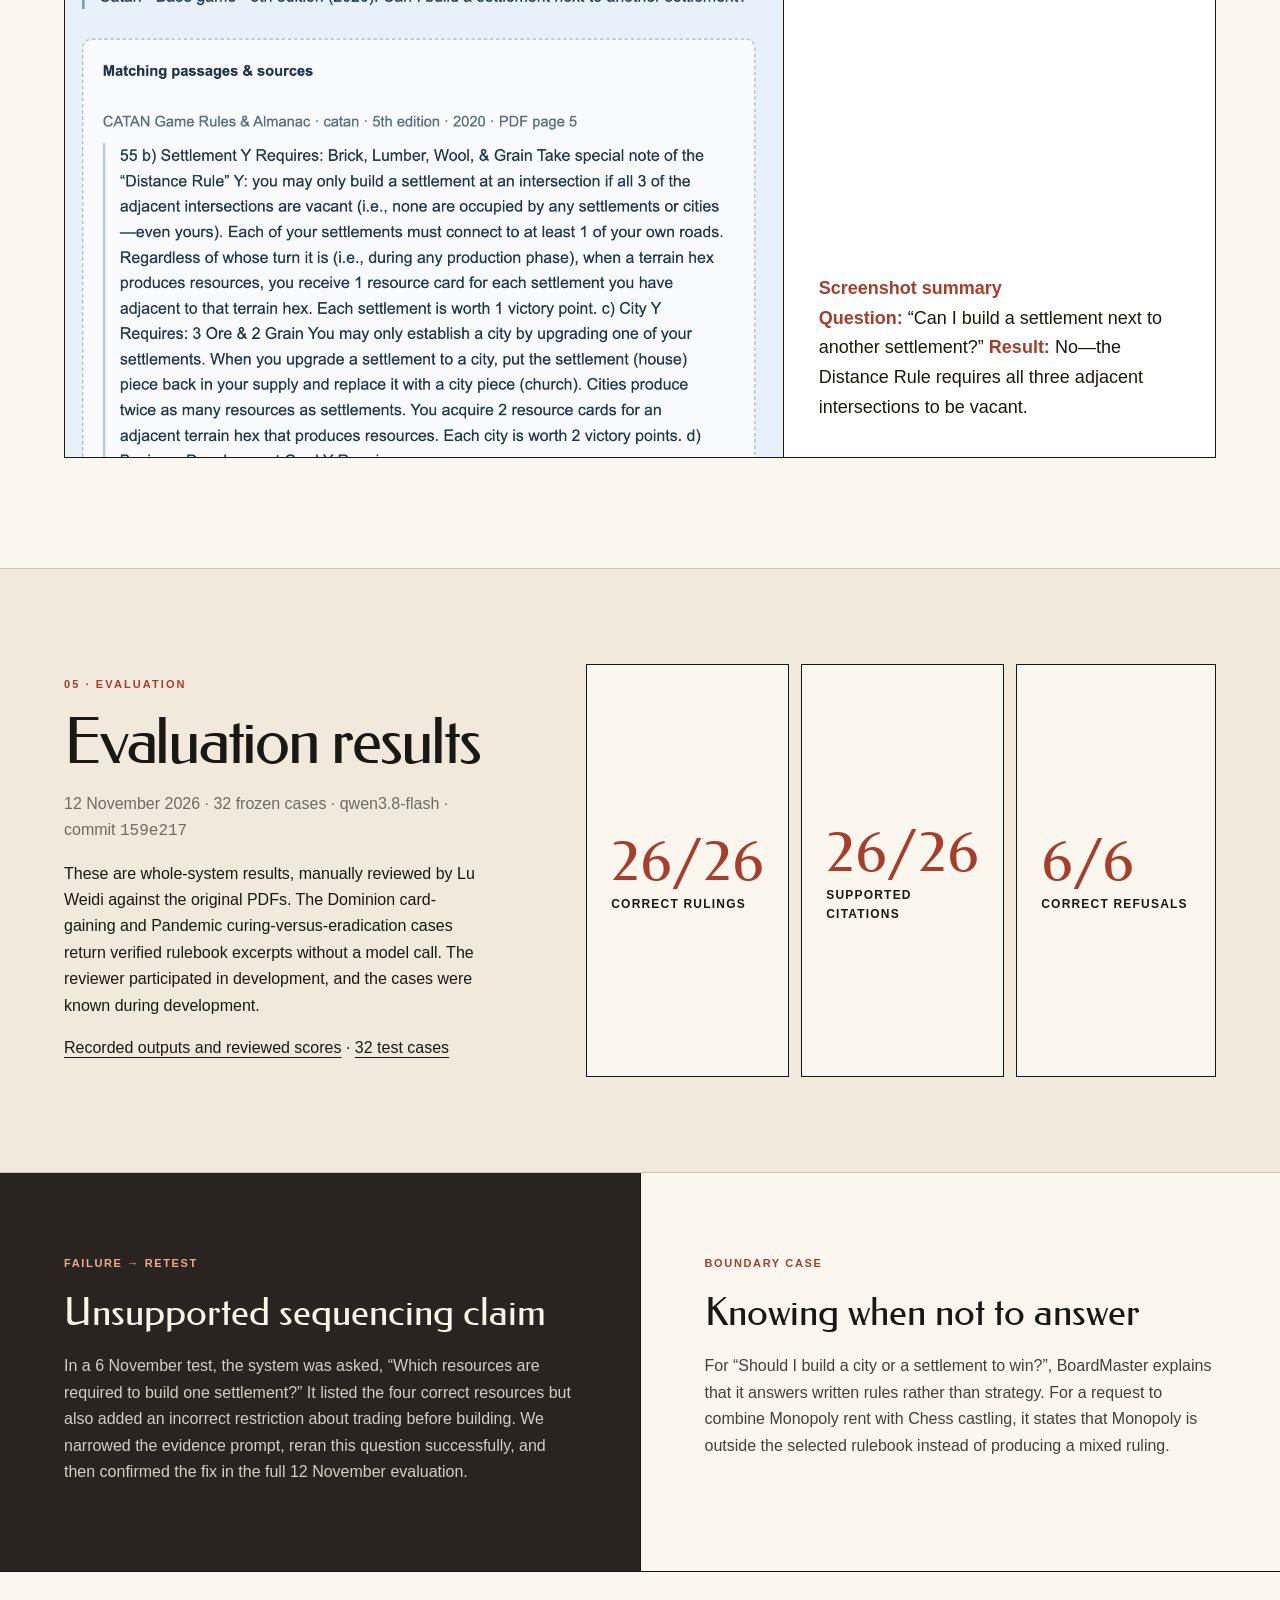
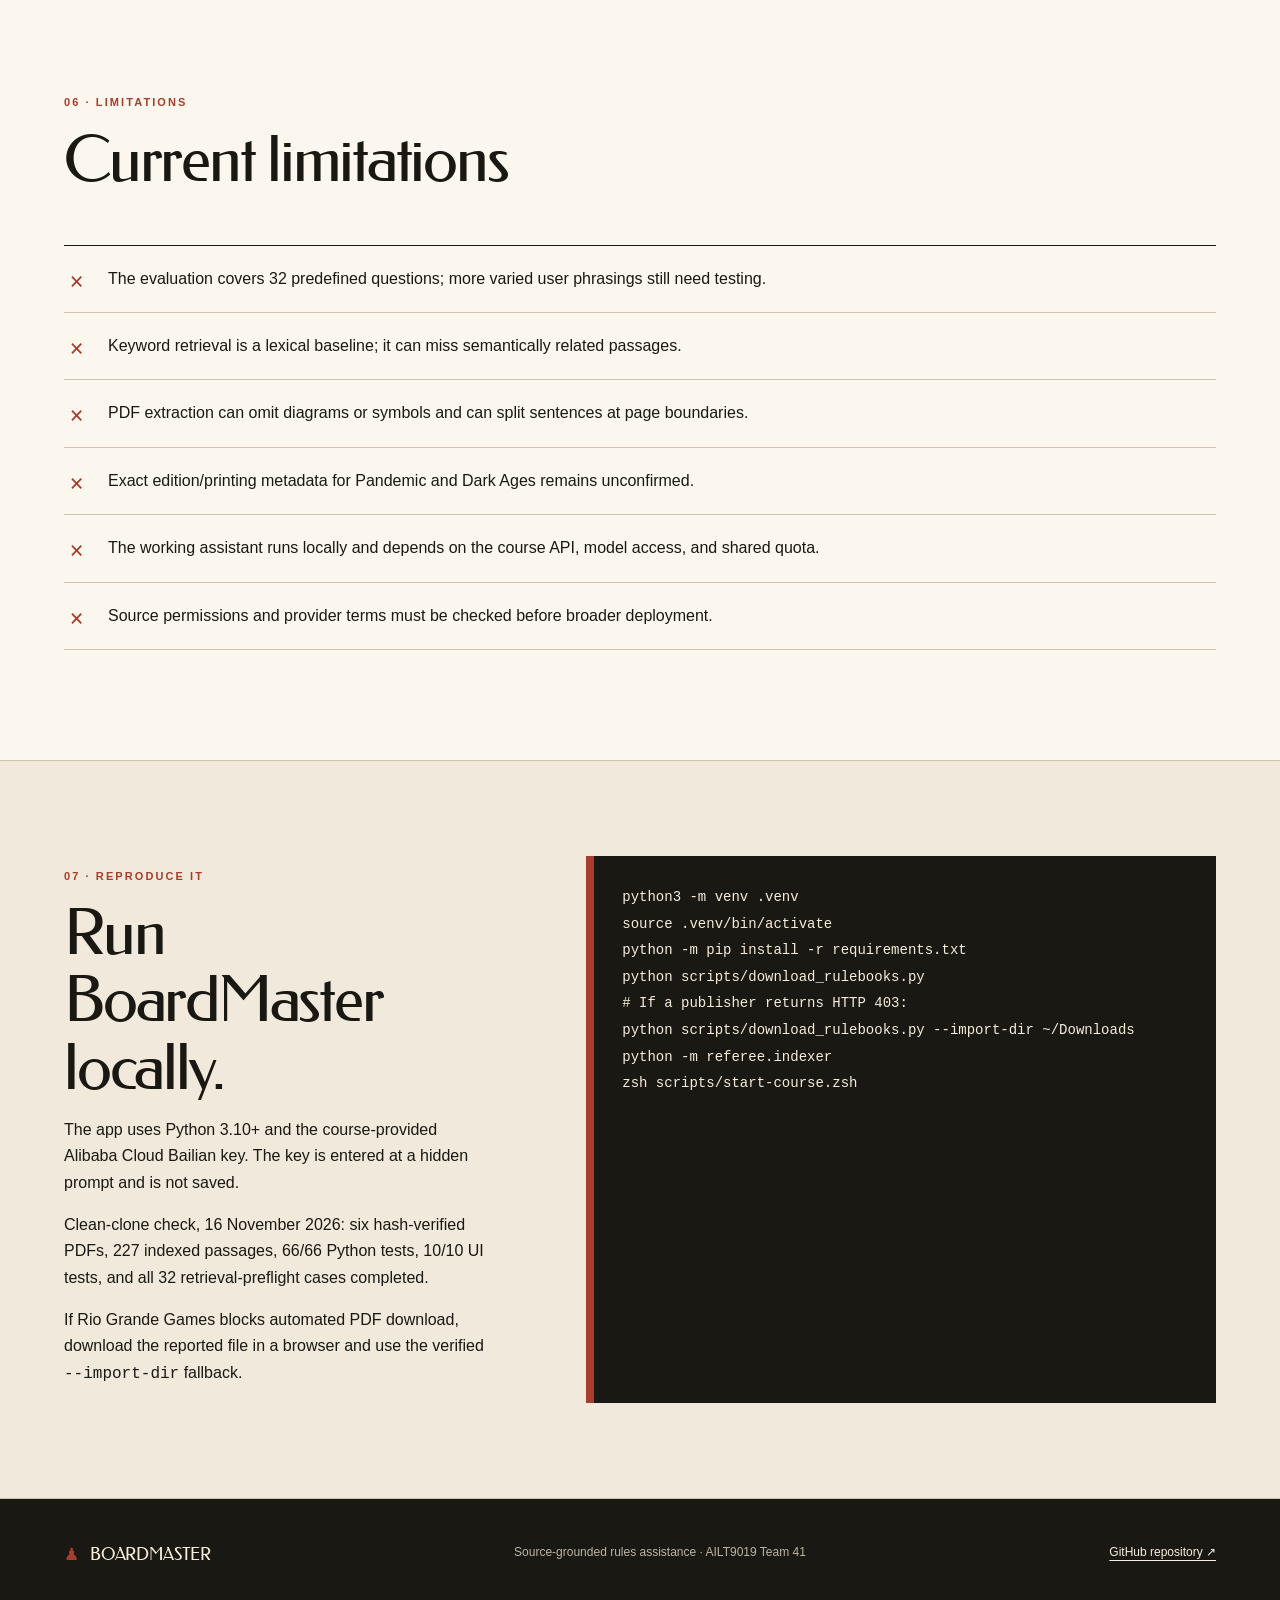
==== commit 9f069ada: "Link evaluation evidence and clarify system scores" ====
--- a/docs/index.html
+++ b/docs/index.html
@@ -96,6 +96,8 @@
         <p class="section-number">05 · EVALUATION</p>
         <h2>Evaluation results</h2>
         <p class="run-meta">12 November 2026 · 32 frozen cases · qwen3.8-flash · commit <code>159e217</code></p>
+        <p>These are whole-system results, manually reviewed by Lu Weidi against the original PDFs. The Dominion card-gaining and Pandemic curing-versus-eradication cases return verified rulebook excerpts without a model call. The reviewer participated in development, and the cases were known during development.</p>
+        <p><a href="https://github.com/cheralynli/ailt9019-team41/tree/main/evaluation/evidence/2026-11-12">Recorded outputs and reviewed scores</a> · <a href="https://github.com/cheralynli/ailt9019-team41/blob/main/evaluation/cases.v1.json">32 test cases</a></p>
       </div>
       <div class="score-grid" aria-label="Evaluation scores">
         <div><strong>26/26</strong><span>correct rulings</span></div>
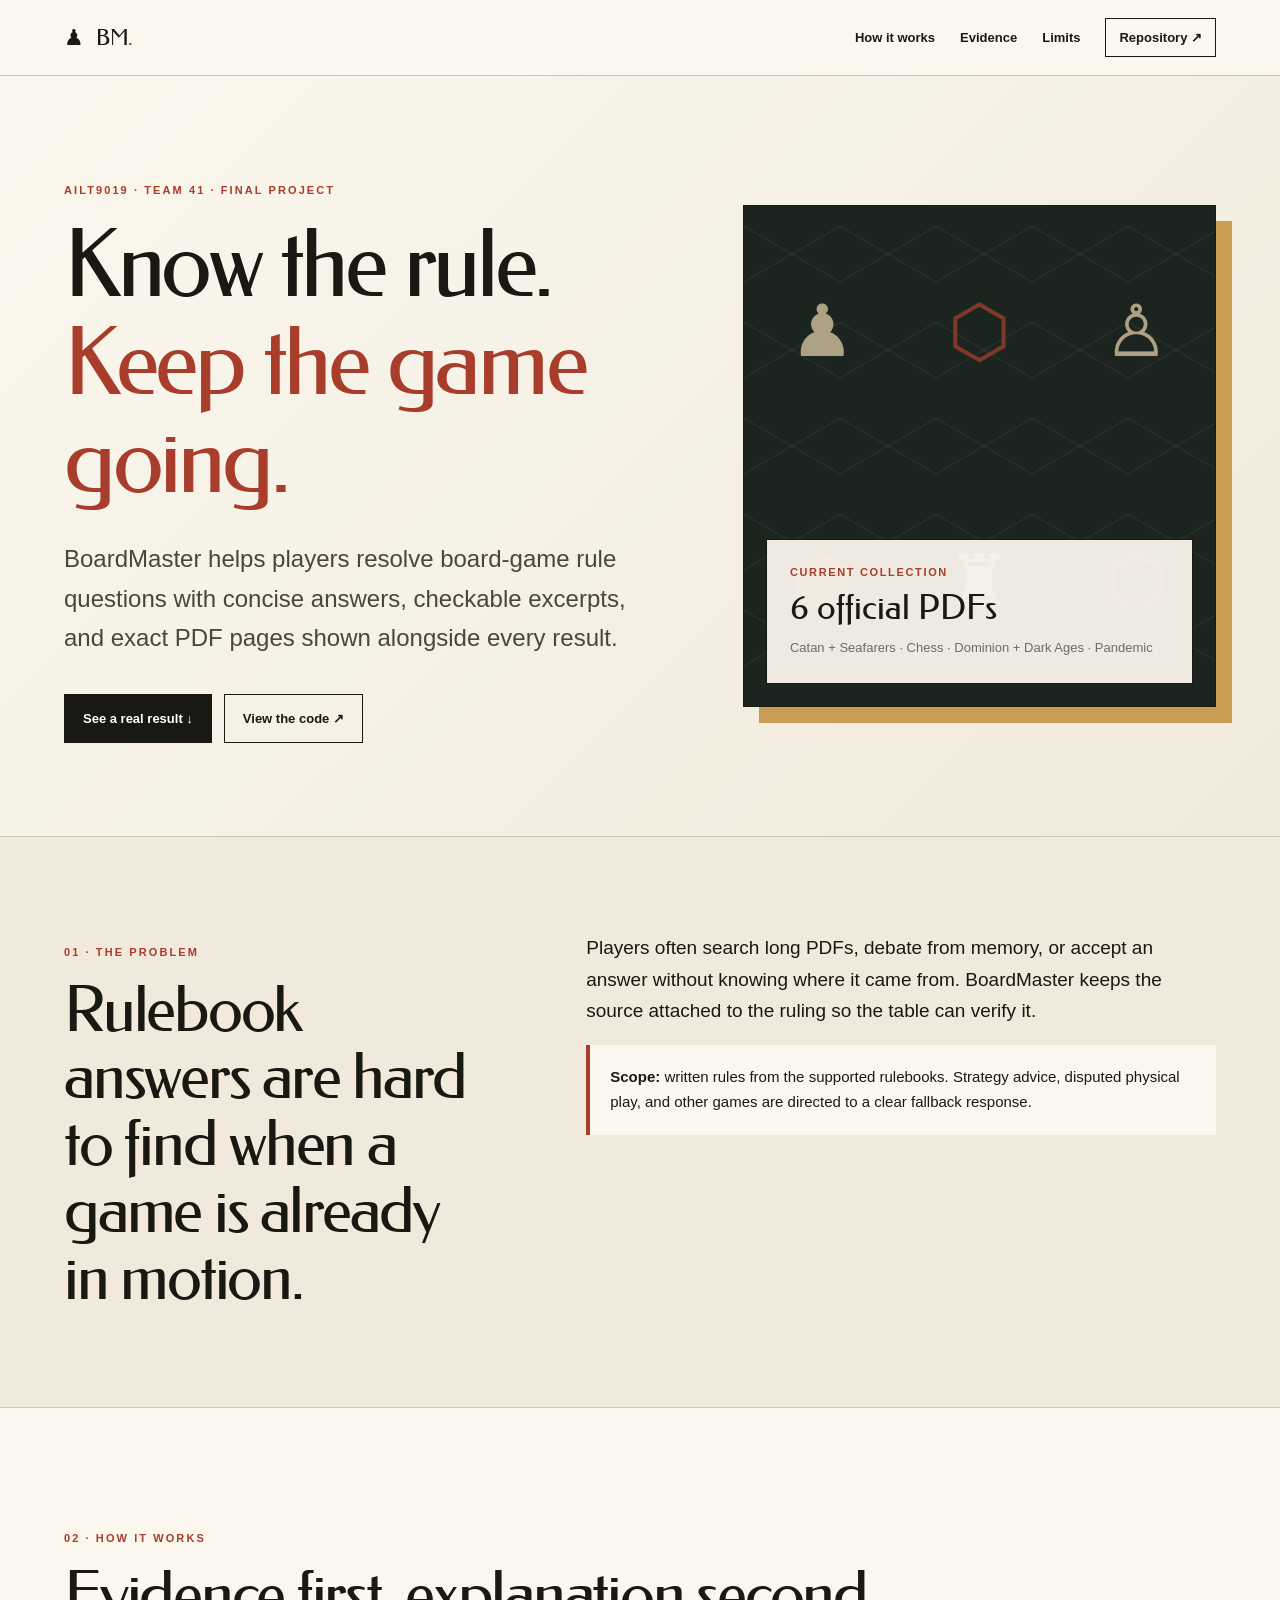
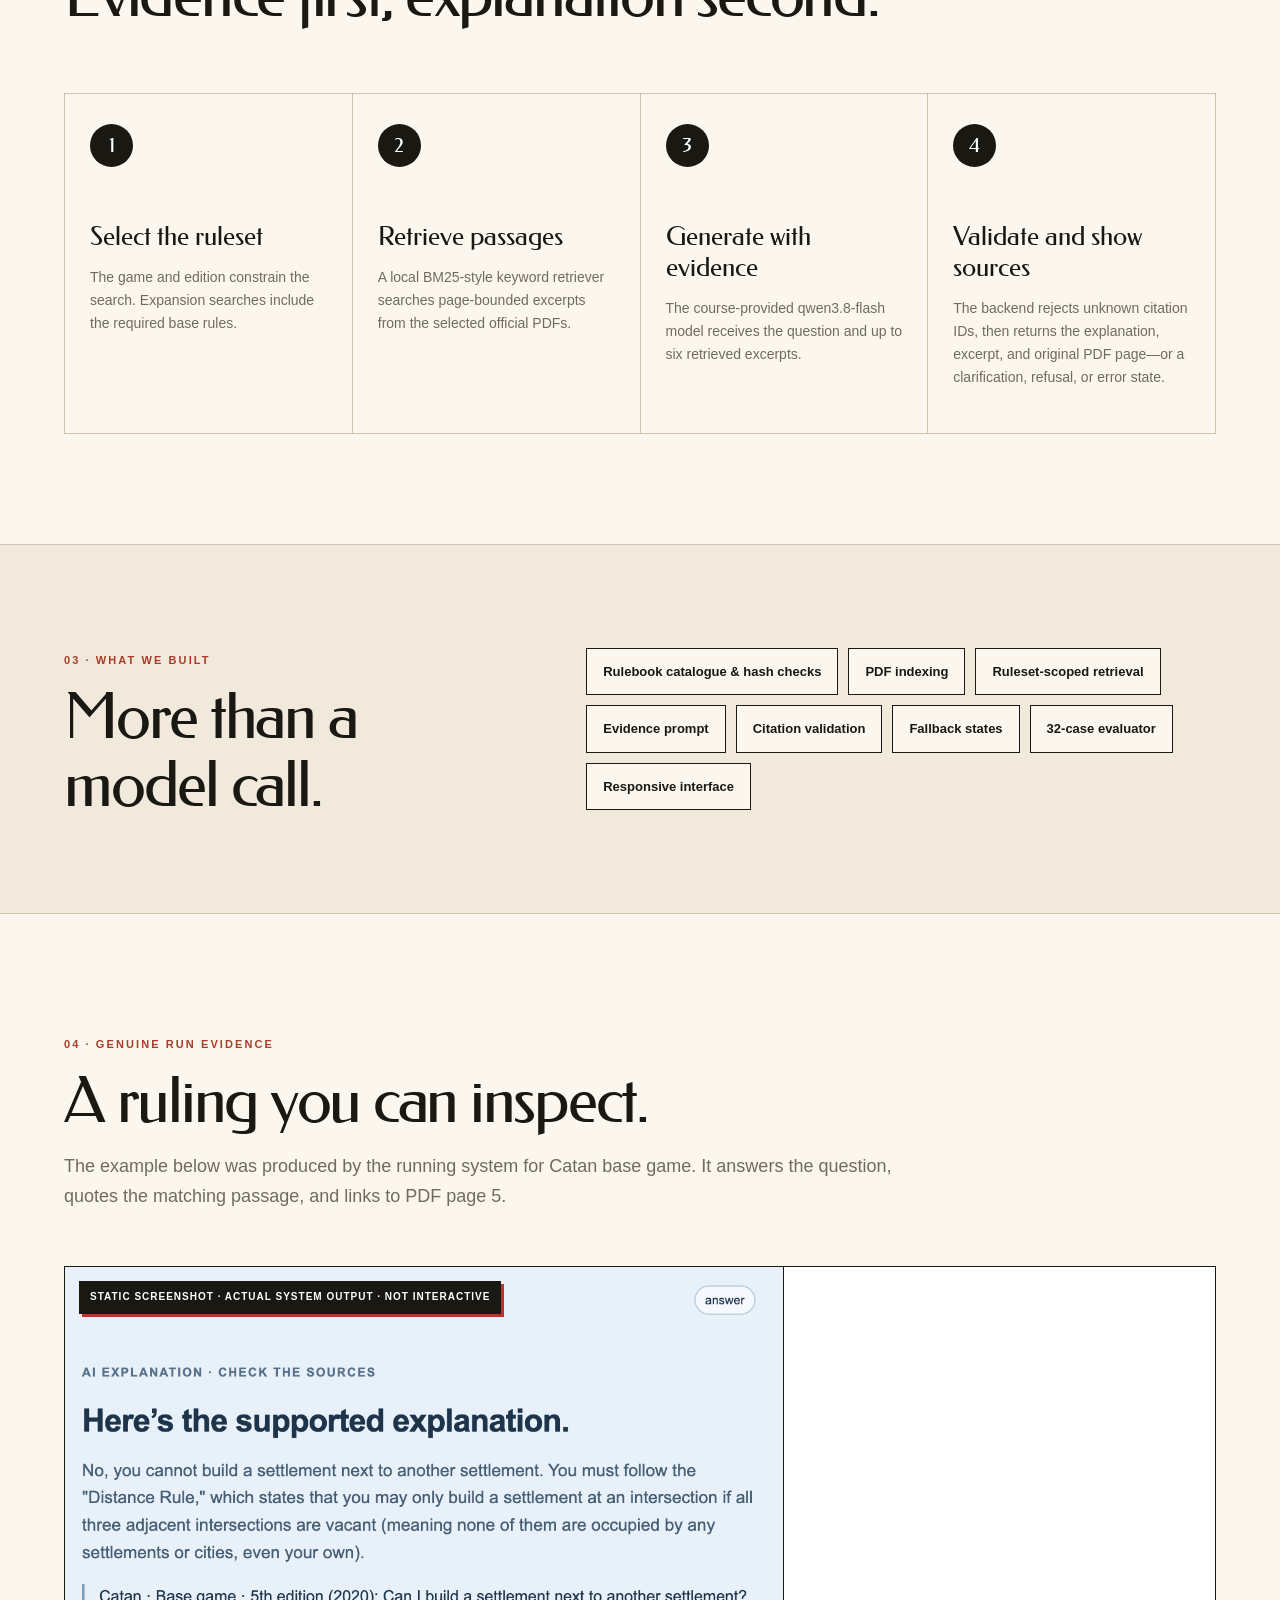
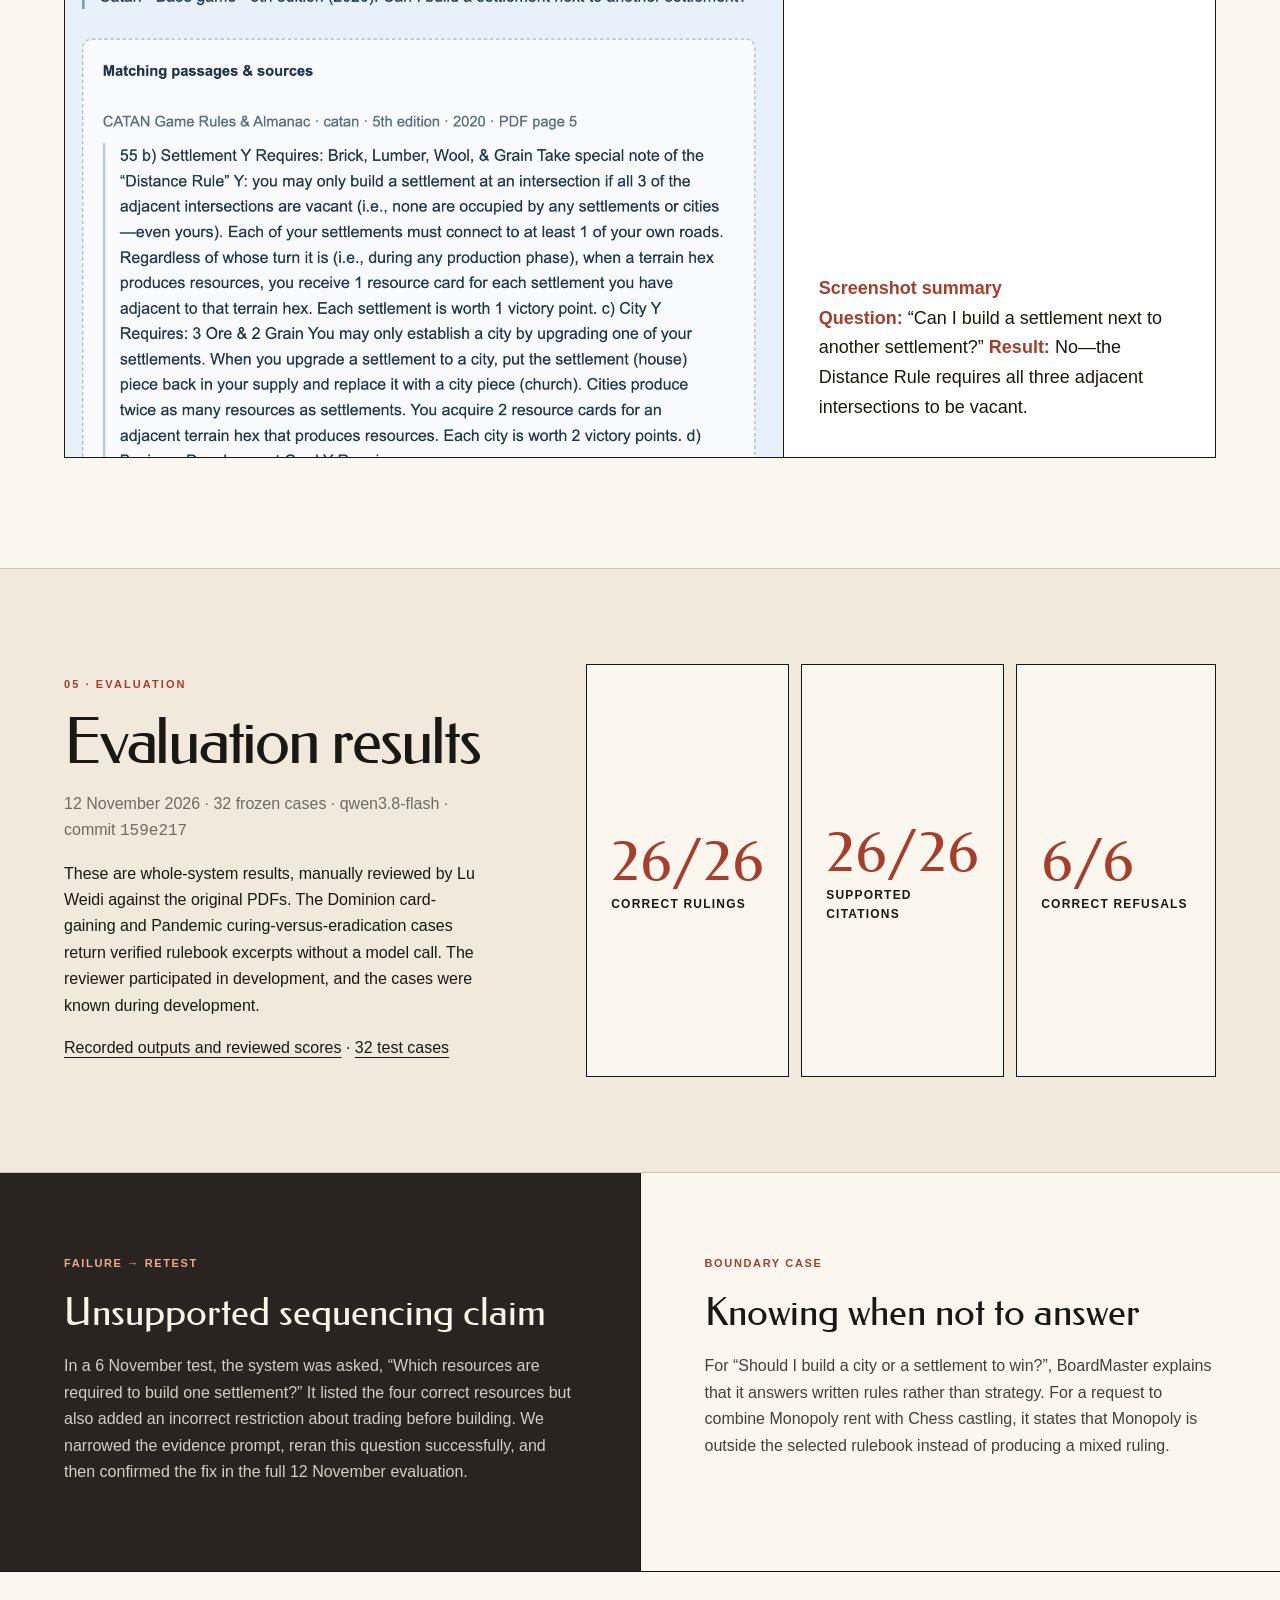
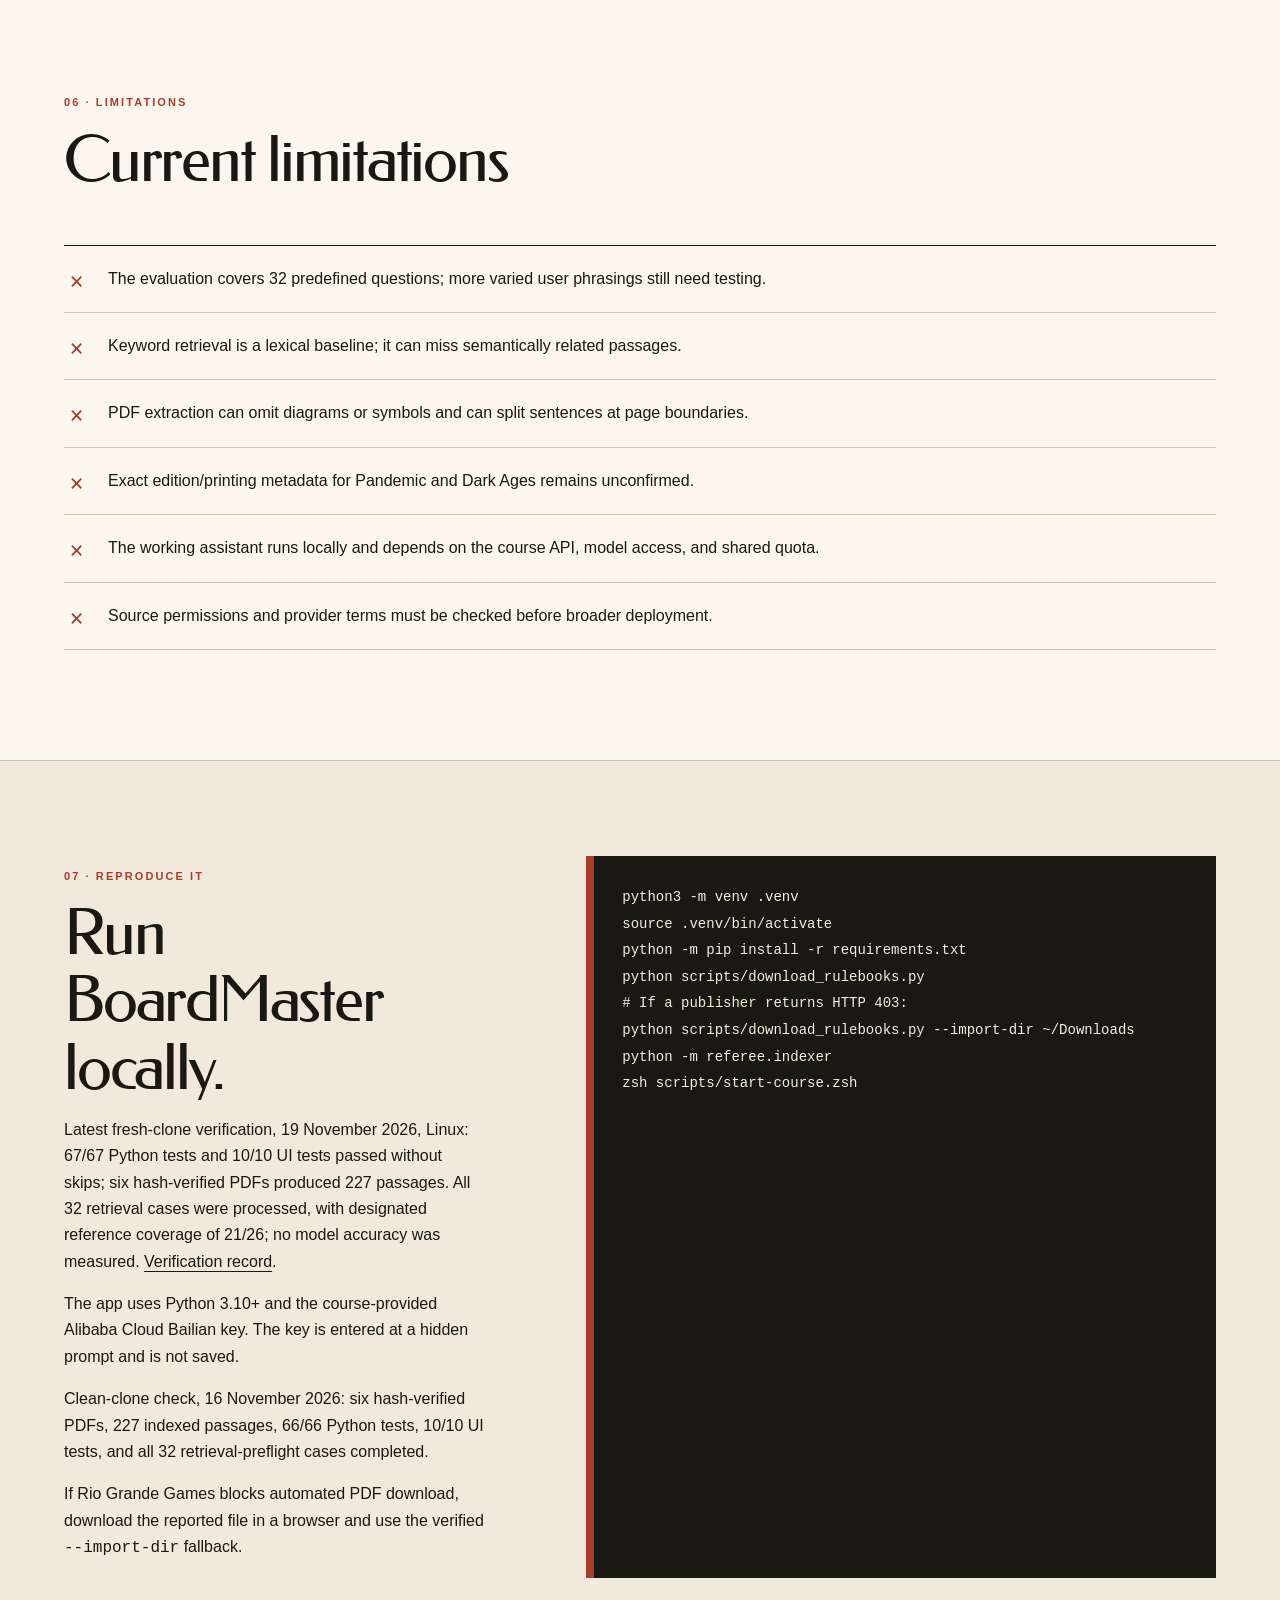
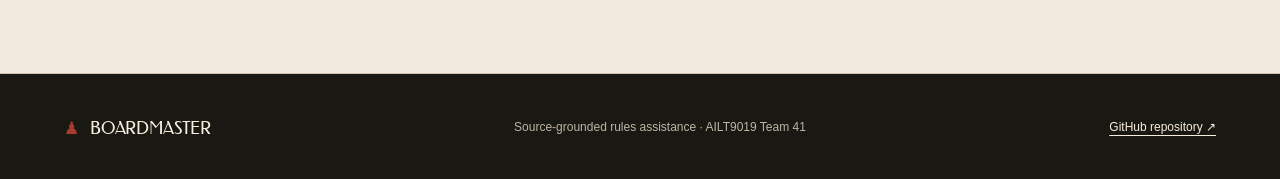
==== commit 623a6676: "Publish 19 November fresh-clone verification results" ====
--- a/docs/index.html
+++ b/docs/index.html
@@ -138,6 +138,7 @@
       <div>
         <p class="section-number">07 · REPRODUCE IT</p>
         <h2>Run BoardMaster locally.</h2>
+        <p>Latest fresh-clone verification, 19 November 2026, Linux: 67/67 Python tests and 10/10 UI tests passed without skips; six hash-verified PDFs produced 227 passages. All 32 retrieval cases were processed, with designated reference coverage of 21/26; no model accuracy was measured. <a href="https://github.com/cheralynli/ailt9019-team41/blob/main/docs/reproduction/2026-11-19.md">Verification record</a>.</p>
         <p>The app uses Python 3.10+ and the course-provided Alibaba Cloud Bailian key. The key is entered at a hidden prompt and is not saved.</p>
         <p>Clean-clone check, 16 November 2026: six hash-verified PDFs, 227 indexed passages, 66/66 Python tests, 10/10 UI tests, and all 32 retrieval-preflight cases completed.</p>
         <p>If Rio Grande Games blocks automated PDF download, download the reported file in a browser and use the verified <code>--import-dir</code> fallback.</p>
